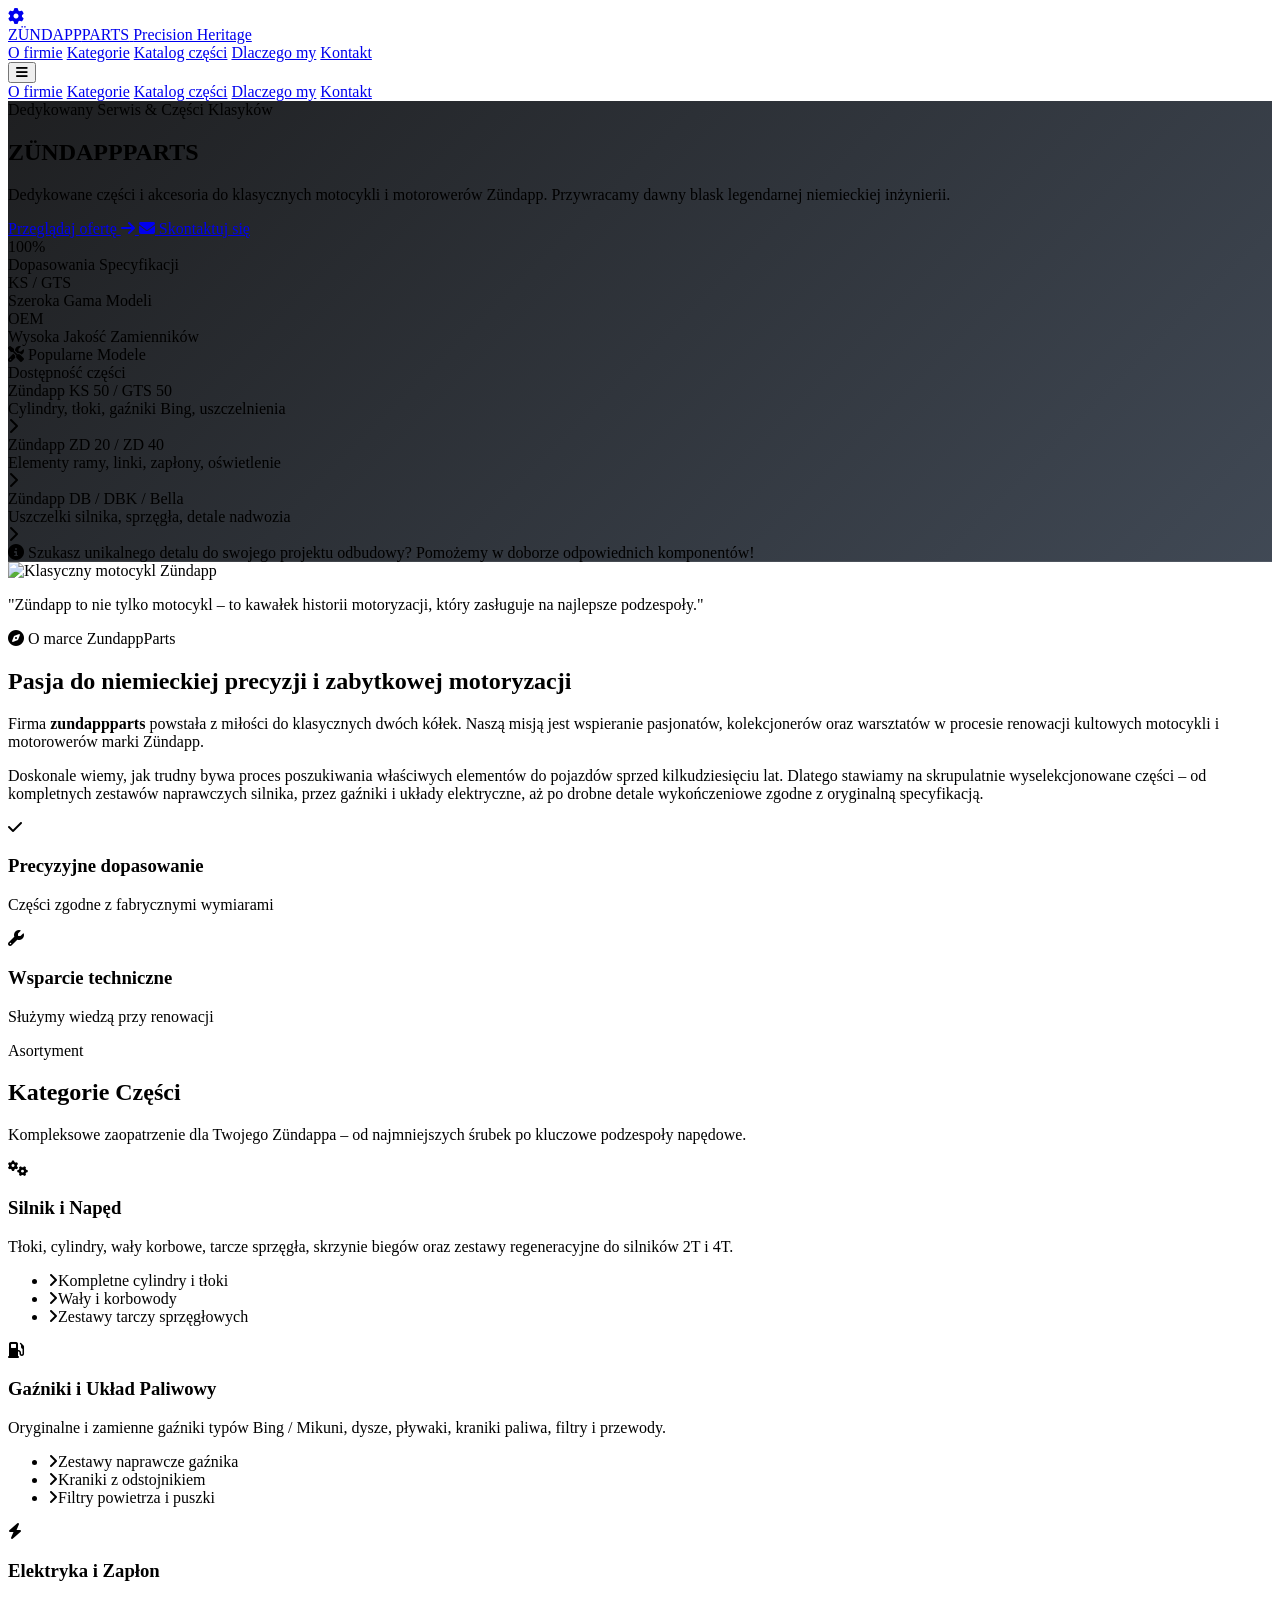
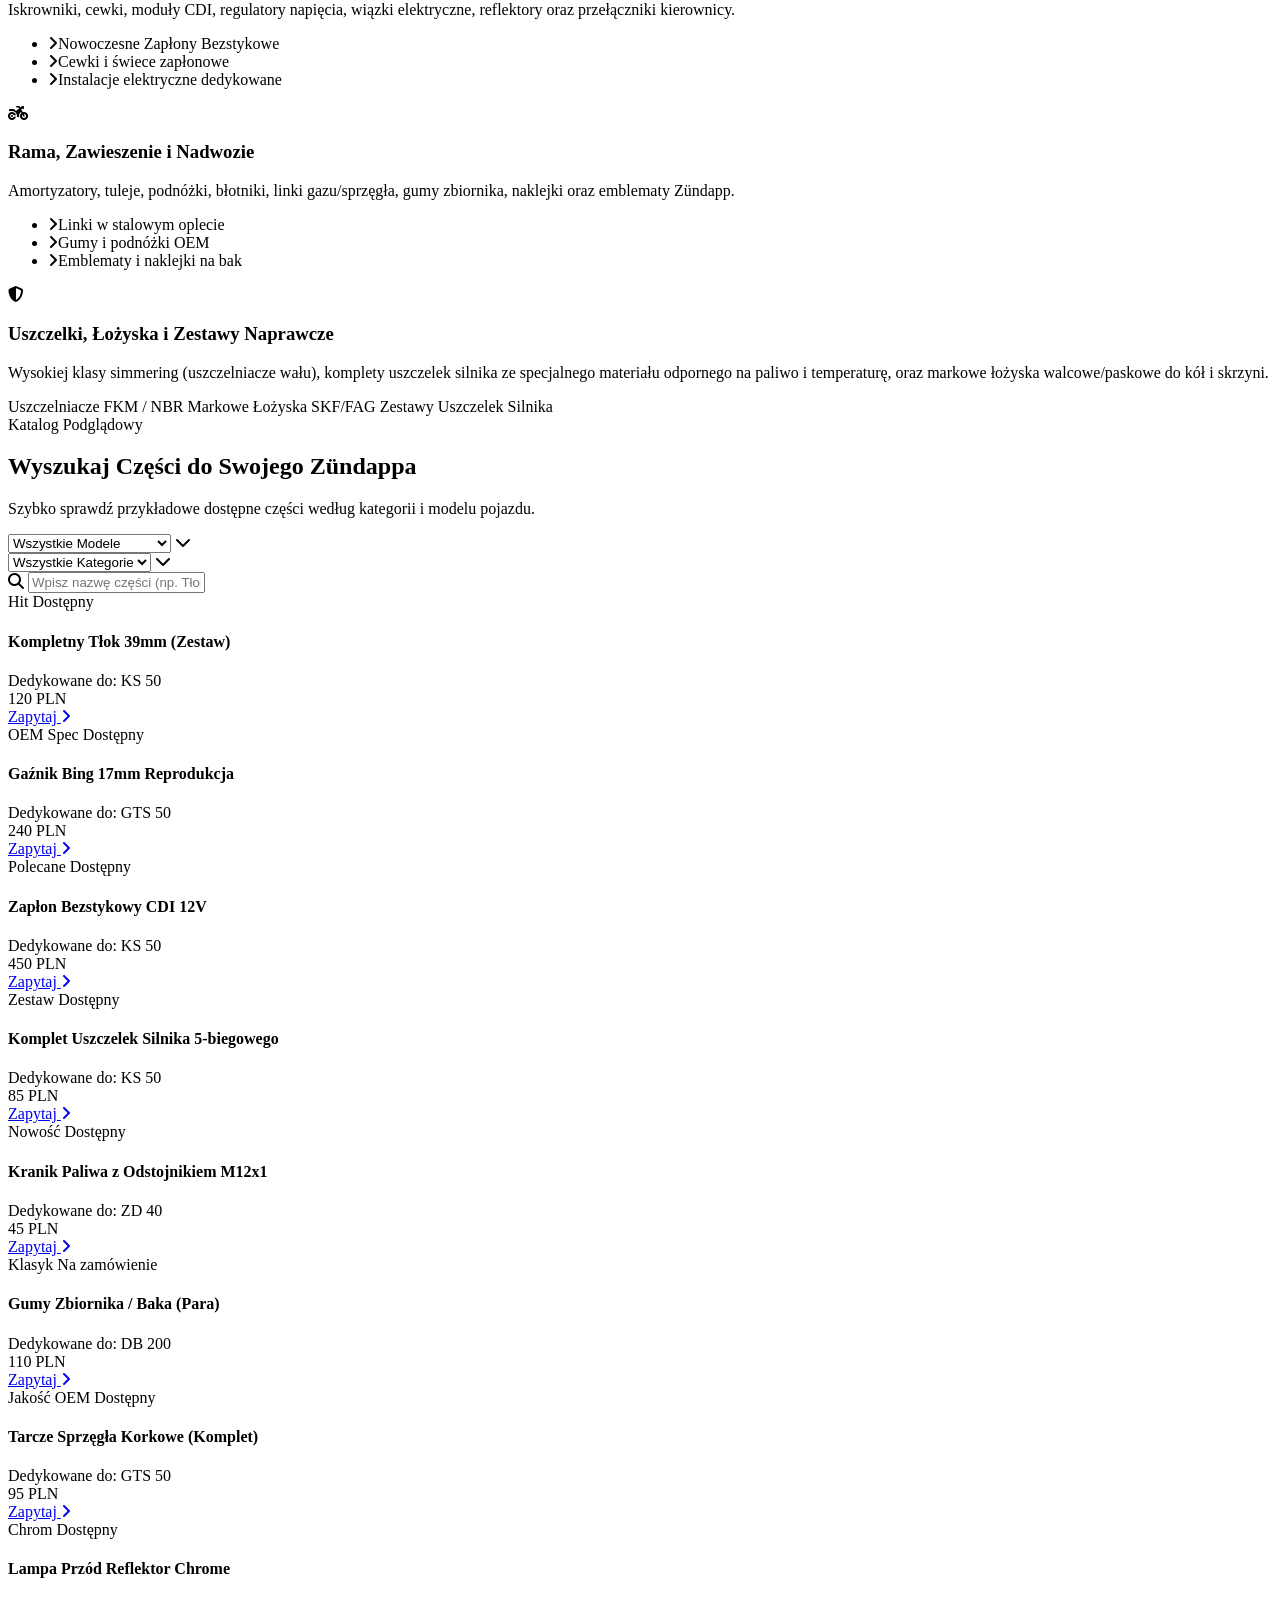
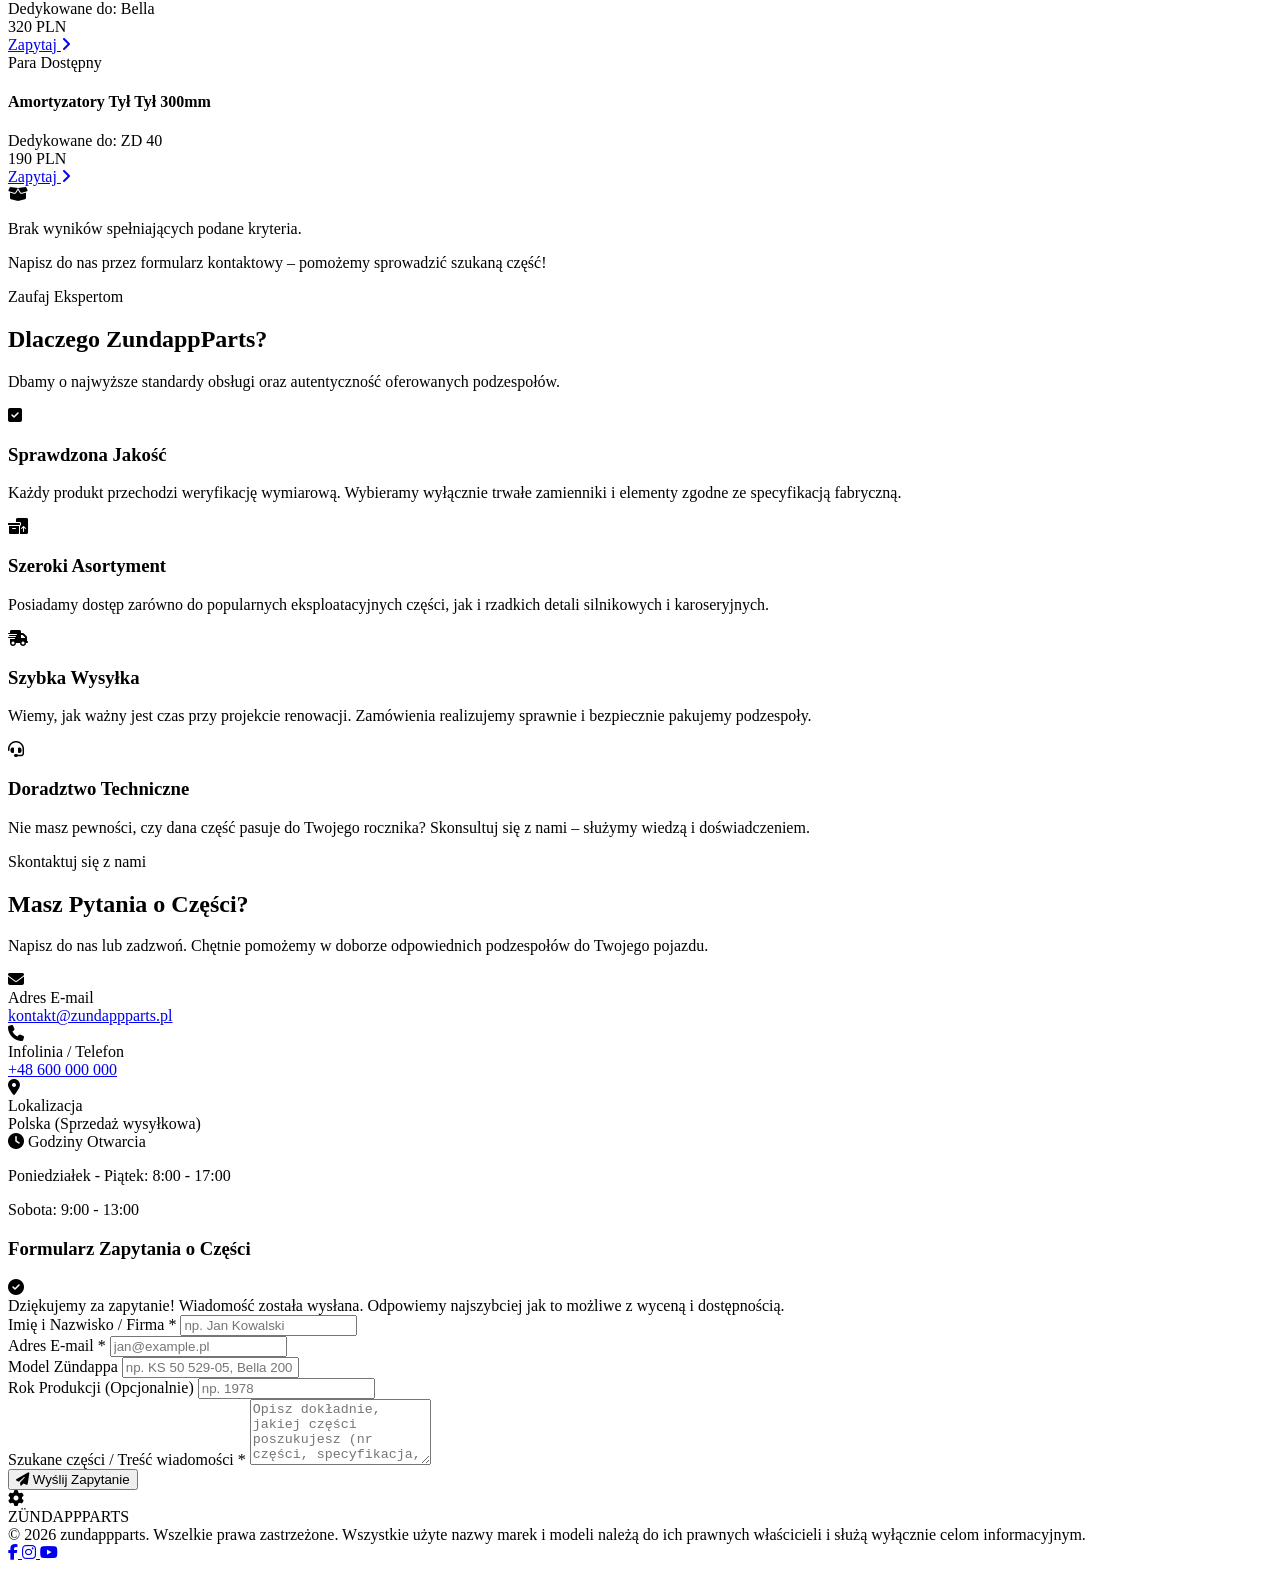
==== index.html @ de43fe94 "Rename zundappparts_strona_g_wna.html to index.html" ====
<!DOCTYPE html>
<html lang="pl" class="scroll-smooth">
<head>
    <meta charset="UTF-8">
    <meta name="viewport" content="width=device-width, initial-scale=1.0">
    <title>ZundappParts - Dedykowane Części do Klasycznych Motocykli Zündapp</title>
    <!-- Tailwind CSS -->
    <script src="https://cdn.tailwindcss.com"></script>
    <!-- FontAwesome Icons -->
    <link rel="stylesheet" href="https://cdnjs.cloudflare.com/ajax/libs/font-awesome/6.4.0/css/all.min.css">
    <!-- Google Fonts: Inter & Oswald -->
    <link rel="preconnect" href="https://fonts.googleapis.com">
    <link rel="preconnect" href="https://fonts.gstatic.com" crossorigin>
    <link href="https://fonts.googleapis.com/css2?family=Inter:wght@300;400;500;600;700&family=Oswald:wght@500;600;700&display=swap" rel="stylesheet">

    <script>
        tailwind.config = {
            theme: {
                extend: {
                    colors: {
                        brand: {
                            dark: '#121315',
                            card: '#1a1c20',
                            red: '#c026d3', // vibrant crimson highlight
                            gold: '#d97706',
                            crimson: '#991b1b',
                            silver: '#9ca3af',
                            metal: '#374151',
                            accent: '#dc2626'
                        }
                    },
                    fontFamily: {
                        sans: ['Inter', 'sans-serif'],
                        heading: ['Oswald', 'sans-serif']
                    }
                }
            }
        }
    </script>
    <style>
        .hero-bg {
            background: linear-gradient(135deg, rgba(18, 19, 21, 0.95) 0%, rgba(31, 41, 55, 0.85) 100%),
                        url('https://swiatmotocykli.pl/wp-content/uploads/2022/01/Zundapp-K-500-1.jpg');
            background-size: cover;
            background-position: center;
        }
        .metallic-border {
            border-image: linear-gradient(to bottom, #4b5563, #1f2937) 1;
        }
        .gold-gradient-text {
            background: linear-gradient(135deg, #fef08a 0%, #d97706 100%);
            -webkit-background-clip: text;
            -webkit-text-fill-color: transparent;
        }
        .custom-scrollbar::-webkit-scrollbar {
            width: 8px;
        }
        .custom-scrollbar::-webkit-scrollbar-track {
            background: #121315;
        }
        .custom-scrollbar::-webkit-scrollbar-thumb {
            background: #374151;
            border-radius: 4px;
        }
        .custom-scrollbar::-webkit-scrollbar-thumb:hover {
            background: #dc2626;
        }
    </style>
</head>
<body class="bg-brand-dark text-gray-200 font-sans antialiased custom-scrollbar">

    <!-- Navigation Header -->
    <header class="fixed top-0 left-0 right-0 z-50 bg-brand-dark/95 backdrop-blur-md border-b border-gray-800 transition-all duration-300" id="navbar">
        <div class="max-w-7xl mx-auto px-4 sm:px-6 lg:px-8">
            <div class="flex items-center justify-between h-20">
                
                <!-- Logo -->
                <a href="#" class="flex items-center space-x-3 group">
                    <div class="w-10 h-10 rounded-full bg-gradient-to-br from-red-600 to-red-900 flex items-center justify-center shadow-lg shadow-red-900/40 group-hover:scale-105 transition-transform duration-300 border border-red-500/30">
                        <i class="fa-solid fa-gear text-amber-400 text-xl group-hover:rotate-45 transition-transform duration-500"></i>
                    </div>
                    <div class="flex flex-col">
                        <span class="font-heading text-2xl font-bold tracking-wider text-white flex items-center">
                            ZÜNDAPP<span class="text-red-500">PARTS</span>
                        </span>
                        <span class="text-[10px] text-gray-400 tracking-widest uppercase -mt-1 font-mono">Precision Heritage</span>
                    </div>
                </a>

                <!-- Desktop Navigation -->
                <nav class="hidden md:flex items-center space-x-8">
                    <a href="#o-nas" class="text-sm font-medium text-gray-300 hover:text-white hover:text-red-500 transition-colors">O firmie</a>
                    <a href="#kategorie" class="text-sm font-medium text-gray-300 hover:text-white hover:text-red-500 transition-colors">Kategorie</a>
                    <a href="#wyszukiwarka" class="text-sm font-medium text-gray-300 hover:text-white hover:text-red-500 transition-colors">Katalog części</a>
                    <a href="#dlaczego-my" class="text-sm font-medium text-gray-300 hover:text-white hover:text-red-500 transition-colors">Dlaczego my</a>
                    <a href="#kontakt" class="px-5 py-2.5 rounded-lg bg-gradient-to-r from-red-600 to-red-700 text-white font-medium text-sm hover:from-red-500 hover:to-red-600 transition-all duration-300 shadow-lg shadow-red-900/30 border border-red-500/30">
                        Kontakt
                    </a>
                </nav>

                <!-- Mobile menu button -->
                <button id="mobile-menu-btn" class="md:hidden text-gray-400 hover:text-white focus:outline-none p-2" aria-label="Menu">
                    <i class="fa-solid fa-bars text-2xl" id="menu-icon"></i>
                </button>
            </div>
        </div>

        <!-- Mobile Navigation Drawer -->
        <div id="mobile-menu" class="hidden md:hidden bg-brand-card border-b border-gray-800 px-4 pt-2 pb-6 space-y-3">
            <a href="#o-nas" class="mobile-nav-link block py-2 text-base font-medium text-gray-300 hover:text-red-400">O firmie</a>
            <a href="#kategorie" class="mobile-nav-link block py-2 text-base font-medium text-gray-300 hover:text-red-400">Kategorie</a>
            <a href="#wyszukiwarka" class="mobile-nav-link block py-2 text-base font-medium text-gray-300 hover:text-red-400">Katalog części</a>
            <a href="#dlaczego-my" class="mobile-nav-link block py-2 text-base font-medium text-gray-300 hover:text-red-400">Dlaczego my</a>
            <a href="#kontakt" class="mobile-nav-link block py-2 text-base font-medium text-red-400 hover:text-red-300">Kontakt</a>
        </div>
    </header>

    <!-- Hero Section -->
    <section class="relative min-h-screen pt-28 pb-16 flex items-center justify-center hero-bg overflow-hidden border-b border-gray-800">
        <!-- Overlay elements -->
        <div class="absolute inset-0 bg-gradient-to-t from-brand-dark via-transparent to-transparent"></div>
        
        <div class="max-w-7xl mx-auto px-4 sm:px-6 lg:px-8 relative z-10 w-full">
            <div class="grid lg:grid-cols-12 gap-12 items-center">
                
                <div class="lg:col-span-7 space-y-6 text-center lg:text-left">
                    <div class="inline-flex items-center space-x-2 px-3 py-1.5 rounded-full bg-red-950/60 border border-red-800/40 text-red-400 text-xs sm:text-sm font-semibold tracking-wide uppercase">
                        <span class="w-2 h-2 rounded-full bg-red-500 animate-pulse"></span>
                        <span>Dedykowany Serwis & Części Klasyków</span>
                    </div>

                    <h1 class="font-heading text-4xl sm:text-6xl lg:text-7xl font-bold tracking-tight text-white leading-none">
                        ZÜNDAPP<span class="text-red-600 block sm:inline">PARTS</span>
                    </h1>

                    <p class="text-lg sm:text-xl text-gray-300 font-light max-w-2xl mx-auto lg:mx-0 leading-relaxed">
                        Dedykowane części i akcesoria do klasycznych motocykli i motorowerów Zündapp. Przywracamy dawny blask legendarnej niemieckiej inżynierii.
                    </p>

                    <!-- CTAs -->
                    <div class="flex flex-col sm:flex-row items-center justify-center lg:justify-start gap-4 pt-4">
                        <a href="#wyszukiwarka" class="w-full sm:w-auto px-8 py-4 rounded-xl bg-gradient-to-r from-red-600 via-red-700 to-red-800 text-white font-semibold text-center hover:from-red-500 hover:to-red-700 transition-all duration-300 shadow-xl shadow-red-950/50 border border-red-500/40 flex items-center justify-center space-x-3 group">
                            <span>Przeglądaj ofertę</span>
                            <i class="fa-solid fa-arrow-right text-sm group-hover:translate-x-1 transition-transform"></i>
                        </a>
                        <a href="#kontakt" class="w-full sm:w-auto px-8 py-4 rounded-xl bg-brand-card hover:bg-gray-800 text-gray-200 font-semibold text-center transition-all duration-300 border border-gray-700 hover:border-gray-500 flex items-center justify-center space-x-2">
                            <i class="fa-solid fa-envelope text-red-500"></i>
                            <span>Skontaktuj się</span>
                        </a>
                    </div>

                    <!-- Quick highlights -->
                    <div class="pt-8 border-t border-gray-800/80 grid grid-cols-3 gap-4 text-center lg:text-left">
                        <div>
                            <div class="font-heading text-2xl sm:text-3xl font-bold text-white">100%</div>
                            <div class="text-xs sm:text-sm text-gray-400">Dopasowania Specyfikacji</div>
                        </div>
                        <div>
                            <div class="font-heading text-2xl sm:text-3xl font-bold text-amber-500">KS / GTS</div>
                            <div class="text-xs sm:text-sm text-gray-400">Szeroka Gama Modeli</div>
                        </div>
                        <div>
                            <div class="font-heading text-2xl sm:text-3xl font-bold text-red-500">OEM</div>
                            <div class="text-xs sm:text-sm text-gray-400">Wysoka Jakość Zamienników</div>
                        </div>
                    </div>
                </div>

                <!-- Hero Graphic Card -->
                <div class="lg:col-span-5">
                    <div class="relative mx-auto max-w-md lg:max-w-none">
                        <div class="absolute -inset-1 rounded-2xl bg-gradient-to-r from-red-600 to-amber-600 opacity-30 blur-lg"></div>
                        <div class="relative rounded-2xl bg-brand-card p-6 border border-gray-800 shadow-2xl space-y-6">
                            <div class="flex items-center justify-between border-b border-gray-800 pb-4">
                                <div class="flex items-center space-x-3">
                                    <i class="fa-solid fa-screwdriver-wrench text-amber-500 text-xl"></i>
                                    <span class="font-heading text-lg font-bold text-white tracking-wide">Popularne Modele</span>
                                </div>
                                <span class="text-xs text-red-400 bg-red-950/80 px-2.5 py-1 rounded-full border border-red-800/40">Dostępność części</span>
                            </div>

                            <div class="space-y-3">
                                <div class="p-3 rounded-lg bg-brand-dark/70 border border-gray-800 flex justify-between items-center hover:border-gray-700 transition">
                                    <div>
                                        <div class="text-white font-medium">Zündapp KS 50 / GTS 50</div>
                                        <div class="text-xs text-gray-400">Cylindry, tłoki, gaźniki Bing, uszczelnienia</div>
                                    </div>
                                    <i class="fa-solid fa-chevron-right text-gray-500 text-xs"></i>
                                </div>
                                <div class="p-3 rounded-lg bg-brand-dark/70 border border-gray-800 flex justify-between items-center hover:border-gray-700 transition">
                                    <div>
                                        <div class="text-white font-medium">Zündapp ZD 20 / ZD 40</div>
                                        <div class="text-xs text-gray-400">Elementy ramy, linki, zapłony, oświetlenie</div>
                                    </div>
                                    <i class="fa-solid fa-chevron-right text-gray-500 text-xs"></i>
                                </div>
                                <div class="p-3 rounded-lg bg-brand-dark/70 border border-gray-800 flex justify-between items-center hover:border-gray-700 transition">
                                    <div>
                                        <div class="text-white font-medium">Zündapp DB / DBK / Bella</div>
                                        <div class="text-xs text-gray-400">Uszczelki silnika, sprzęgła, detale nadwozia</div>
                                    </div>
                                    <i class="fa-solid fa-chevron-right text-gray-500 text-xs"></i>
                                </div>
                            </div>

                            <div class="bg-gradient-to-r from-gray-900 to-brand-dark p-4 rounded-xl border border-gray-800 text-xs text-gray-400 flex items-center space-x-3">
                                <i class="fa-solid fa-circle-info text-amber-500 text-lg flex-shrink-0"></i>
                                <span>Szukasz unikalnego detalu do swojego projektu odbudowy? Pomożemy w doborze odpowiednich komponentów!</span>
                            </div>
                        </div>
                    </div>
                </div>

            </div>
        </div>
    </section>

    <!-- O nas / About Us -->
    <section id="o-nas" class="py-20 bg-brand-dark relative">
        <div class="max-w-7xl mx-auto px-4 sm:px-6 lg:px-8">
            <div class="grid lg:grid-cols-2 gap-12 items-center">
                
                <div class="relative">
                    <div class="relative rounded-2xl overflow-hidden border border-gray-800 shadow-2xl">
                        <img src="https://images.unsplash.com/photo-1558981403-c5f9899a28bc?auto=format&fit=crop&q=80&w=800" alt="Klasyczny motocykl Zündapp" class="w-full h-[400px] object-cover filter contrast-125 brightness-90">
                        <div class="absolute inset-0 bg-gradient-to-t from-brand-dark via-transparent to-transparent"></div>
                        <div class="absolute bottom-6 left-6 right-6 p-4 rounded-xl bg-brand-card/90 backdrop-blur-md border border-gray-700">
                            <p class="text-sm text-gray-300 italic">"Zündapp to nie tylko motocykl – to kawałek historii motoryzacji, który zasługuje na najlepsze podzespoły."</p>
                        </div>
                    </div>
                </div>

                <div class="space-y-6">
                    <div class="inline-flex items-center space-x-2 text-red-500 font-semibold text-sm tracking-widest uppercase">
                        <i class="fa-solid fa-compass"></i>
                        <span>O marce ZundappParts</span>
                    </div>

                    <h2 class="font-heading text-3xl sm:text-4xl font-bold text-white">
                        Pasja do niemieckiej precyzji i zabytkowej motoryzacji
                    </h2>

                    <p class="text-gray-300 leading-relaxed">
                        Firma <strong class="text-white">zundappparts</strong> powstała z miłości do klasycznych dwóch kółek. Naszą misją jest wspieranie pasjonatów, kolekcjonerów oraz warsztatów w procesie renowacji kultowych motocykli i motorowerów marki Zündapp.
                    </p>

                    <p class="text-gray-400 leading-relaxed text-sm">
                        Doskonale wiemy, jak trudny bywa proces poszukiwania właściwych elementów do pojazdów sprzed kilkudziesięciu lat. Dlatego stawiamy na skrupulatnie wyselekcjonowane części – od kompletnych zestawów naprawczych silnika, przez gaźniki i układy elektryczne, aż po drobne detale wykończeniowe zgodne z oryginalną specyfikacją.
                    </p>

                    <div class="grid sm:grid-cols-2 gap-4 pt-4">
                        <div class="flex items-start space-x-3">
                            <div class="p-2 rounded-lg bg-red-950/60 border border-red-800/40 text-red-400">
                                <i class="fa-solid fa-check"></i>
                            </div>
                            <div>
                                <h3 class="text-white font-medium text-sm">Precyzyjne dopasowanie</h3>
                                <p class="text-xs text-gray-400">Części zgodne z fabrycznymi wymiarami</p>
                            </div>
                        </div>
                        <div class="flex items-start space-x-3">
                            <div class="p-2 rounded-lg bg-red-950/60 border border-red-800/40 text-red-400">
                                <i class="fa-solid fa-wrench"></i>
                            </div>
                            <div>
                                <h3 class="text-white font-medium text-sm">Wsparcie techniczne</h3>
                                <p class="text-xs text-gray-400">Służymy wiedzą przy renowacji</p>
                            </div>
                        </div>
                    </div>
                </div>

            </div>
        </div>
    </section>

    <!-- Kategorie Części / Offer Categories -->
    <section id="kategorie" class="py-20 bg-brand-card/50 border-y border-gray-800">
        <div class="max-w-7xl mx-auto px-4 sm:px-6 lg:px-8">
            <div class="text-center max-w-3xl mx-auto space-y-4 mb-16">
                <span class="text-red-500 font-semibold text-sm tracking-widest uppercase">Asortyment</span>
                <h2 class="font-heading text-3xl sm:text-5xl font-bold text-white">Kategorie Części</h2>
                <p class="text-gray-400">Kompleksowe zaopatrzenie dla Twojego Zündappa – od najmniejszych śrubek po kluczowe podzespoły napędowe.</p>
            </div>

            <div class="grid sm:grid-cols-2 lg:grid-cols-3 gap-8">
                
                <!-- Kat 1 -->
                <div class="bg-brand-card rounded-2xl p-6 border border-gray-800 hover:border-red-600/50 transition-all duration-300 group hover:-translate-y-1 shadow-lg">
                    <div class="w-14 h-14 rounded-xl bg-gradient-to-br from-red-900/50 to-brand-dark border border-red-800/30 flex items-center justify-center text-red-500 mb-6 group-hover:scale-110 transition-transform">
                        <i class="fa-solid fa-gears text-2xl"></i>
                    </div>
                    <h3 class="font-heading text-xl font-bold text-white mb-2 group-hover:text-red-400 transition-colors">Silnik i Napęd</h3>
                    <p class="text-gray-400 text-sm mb-4 leading-relaxed">
                        Tłoki, cylindry, wały korbowe, tarcze sprzęgła, skrzynie biegów oraz zestawy regeneracyjne do silników 2T i 4T.
                    </p>
                    <ul class="text-xs text-gray-500 space-y-1.5 border-t border-gray-800 pt-4 font-mono">
                        <li><i class="fa-solid fa-angle-right text-red-500 mr-2"></i>Kompletne cylindry i tłoki</li>
                        <li><i class="fa-solid fa-angle-right text-red-500 mr-2"></i>Wały i korbowody</li>
                        <li><i class="fa-solid fa-angle-right text-red-500 mr-2"></i>Zestawy tarczy sprzęgłowych</li>
                    </ul>
                </div>

                <!-- Kat 2 -->
                <div class="bg-brand-card rounded-2xl p-6 border border-gray-800 hover:border-red-600/50 transition-all duration-300 group hover:-translate-y-1 shadow-lg">
                    <div class="w-14 h-14 rounded-xl bg-gradient-to-br from-amber-900/50 to-brand-dark border border-amber-800/30 flex items-center justify-center text-amber-500 mb-6 group-hover:scale-110 transition-transform">
                        <i class="fa-solid fa-gas-pump text-2xl"></i>
                    </div>
                    <h3 class="font-heading text-xl font-bold text-white mb-2 group-hover:text-amber-400 transition-colors">Gaźniki i Układ Paliwowy</h3>
                    <p class="text-gray-400 text-sm mb-4 leading-relaxed">
                        Oryginalne i zamienne gaźniki typów Bing / Mikuni, dysze, pływaki, kraniki paliwa, filtry i przewody.
                    </p>
                    <ul class="text-xs text-gray-500 space-y-1.5 border-t border-gray-800 pt-4 font-mono">
                        <li><i class="fa-solid fa-angle-right text-amber-500 mr-2"></i>Zestawy naprawcze gaźnika</li>
                        <li><i class="fa-solid fa-angle-right text-amber-500 mr-2"></i>Kraniki z odstojnikiem</li>
                        <li><i class="fa-solid fa-angle-right text-amber-500 mr-2"></i>Filtry powietrza i puszki</li>
                    </ul>
                </div>

                <!-- Kat 3 -->
                <div class="bg-brand-card rounded-2xl p-6 border border-gray-800 hover:border-red-600/50 transition-all duration-300 group hover:-translate-y-1 shadow-lg">
                    <div class="w-14 h-14 rounded-xl bg-gradient-to-br from-blue-900/50 to-brand-dark border border-blue-800/30 flex items-center justify-center text-blue-400 mb-6 group-hover:scale-110 transition-transform">
                        <i class="fa-solid fa-bolt text-2xl"></i>
                    </div>
                    <h3 class="font-heading text-xl font-bold text-white mb-2 group-hover:text-blue-400 transition-colors">Elektryka i Zapłon</h3>
                    <p class="text-gray-400 text-sm mb-4 leading-relaxed">
                        Iskrowniki, cewki, moduły CDI, regulatory napięcia, wiązki elektryczne, reflektory oraz przełączniki kierownicy.
                    </p>
                    <ul class="text-xs text-gray-500 space-y-1.5 border-t border-gray-800 pt-4 font-mono">
                        <li><i class="fa-solid fa-angle-right text-blue-400 mr-2"></i>Nowoczesne Zapłony Bezstykowe</li>
                        <li><i class="fa-solid fa-angle-right text-blue-400 mr-2"></i>Cewki i świece zapłonowe</li>
                        <li><i class="fa-solid fa-angle-right text-blue-400 mr-2"></i>Instalacje elektryczne dedykowane</li>
                    </ul>
                </div>

                <!-- Kat 4 -->
                <div class="bg-brand-card rounded-2xl p-6 border border-gray-800 hover:border-red-600/50 transition-all duration-300 group hover:-translate-y-1 shadow-lg">
                    <div class="w-14 h-14 rounded-xl bg-gradient-to-br from-purple-900/50 to-brand-dark border border-purple-800/30 flex items-center justify-center text-purple-400 mb-6 group-hover:scale-110 transition-transform">
                        <i class="fa-solid fa-motorcycle text-2xl"></i>
                    </div>
                    <h3 class="font-heading text-xl font-bold text-white mb-2 group-hover:text-purple-400 transition-colors">Rama, Zawieszenie i Nadwozie</h3>
                    <p class="text-gray-400 text-sm mb-4 leading-relaxed">
                        Amortyzatory, tuleje, podnóżki, błotniki, linki gazu/sprzęgła, gumy zbiornika, naklejki oraz emblematy Zündapp.
                    </p>
                    <ul class="text-xs text-gray-500 space-y-1.5 border-t border-gray-800 pt-4 font-mono">
                        <li><i class="fa-solid fa-angle-right text-purple-400 mr-2"></i>Linki w stalowym oplecie</li>
                        <li><i class="fa-solid fa-angle-right text-purple-400 mr-2"></i>Gumy i podnóżki OEM</li>
                        <li><i class="fa-solid fa-angle-right text-purple-400 mr-2"></i>Emblematy i naklejki na bak</li>
                    </ul>
                </div>

                <!-- Kat 5 -->
                <div class="bg-brand-card rounded-2xl p-6 border border-gray-800 hover:border-red-600/50 transition-all duration-300 group hover:-translate-y-1 shadow-lg sm:col-span-2 lg:col-span-2">
                    <div class="flex flex-col sm:flex-row items-start space-y-4 sm:space-y-0 sm:space-x-6">
                        <div class="w-14 h-14 rounded-xl bg-gradient-to-br from-emerald-900/50 to-brand-dark border border-emerald-800/30 flex items-center justify-center text-emerald-400 flex-shrink-0">
                            <i class="fa-solid fa-shield-halved text-2xl"></i>
                        </div>
                        <div class="space-y-2">
                            <h3 class="font-heading text-xl font-bold text-white">Uszczelki, Łożyska i Zestawy Naprawcze</h3>
                            <p class="text-gray-400 text-sm leading-relaxed">
                                Wysokiej klasy simmering (uszczelniacze wału), komplety uszczelek silnika ze specjalnego materiału odpornego na paliwo i temperaturę, oraz markowe łożyska walcowe/paskowe do kół i skrzyni.
                            </p>
                            <div class="pt-2 flex flex-wrap gap-2">
                                <span class="text-xs bg-emerald-950/60 border border-emerald-800/40 text-emerald-300 px-3 py-1 rounded-full">Uszczelniacze FKM / NBR</span>
                                <span class="text-xs bg-emerald-950/60 border border-emerald-800/40 text-emerald-300 px-3 py-1 rounded-full">Markowe Łożyska SKF/FAG</span>
                                <span class="text-xs bg-emerald-950/60 border border-emerald-800/40 text-emerald-300 px-3 py-1 rounded-full">Zestawy Uszczelek Silnika</span>
                            </div>
                        </div>
                    </div>
                </div>

            </div>
        </div>
    </section>

    <!-- Interaktywna Wyszukiwarka Części -->
    <section id="wyszukiwarka" class="py-20 bg-brand-dark">
        <div class="max-w-7xl mx-auto px-4 sm:px-6 lg:px-8">
            <div class="bg-gradient-to-br from-brand-card via-brand-card to-gray-900 rounded-3xl p-6 sm:p-10 border border-gray-800 shadow-2xl space-y-8">
                
                <div class="flex flex-col lg:flex-row justify-between items-start lg:items-center gap-6 border-b border-gray-800 pb-8">
                    <div>
                        <span class="text-red-500 font-semibold text-sm tracking-widest uppercase">Katalog Podglądowy</span>
                        <h2 class="font-heading text-3xl font-bold text-white mt-1">Wyszukaj Części do Swojego Zündappa</h2>
                        <p class="text-gray-400 text-sm mt-1">Szybko sprawdź przykładowe dostępne części według kategorii i modelu pojazdu.</p>
                    </div>

                    <!-- Filter Controls -->
                    <div class="w-full lg:w-auto flex flex-col sm:flex-row gap-3">
                        <!-- Model Selector -->
                        <div class="relative">
                            <select id="model-filter" class="w-full sm:w-48 bg-brand-dark border border-gray-700 text-white text-sm rounded-xl px-4 py-3 appearance-none focus:outline-none focus:border-red-500 cursor-pointer">
                                <option value="all">Wszystkie Modele</option>
                                <option value="KS 50">Zündapp KS 50</option>
                                <option value="GTS 50">Zündapp GTS 50</option>
                                <option value="ZD 40">Zündapp ZD 40 / ZD 20</option>
                                <option value="DB 200">Zündapp DB 200 / DBK</option>
                                <option value="Bella">Zündapp Skuter Bella</option>
                            </select>
                            <i class="fa-solid fa-chevron-down absolute right-4 top-1/2 -translate-y-1/2 text-gray-400 pointer-events-none text-xs"></i>
                        </div>

                        <!-- Category Selector -->
                        <div class="relative">
                            <select id="category-filter" class="w-full sm:w-48 bg-brand-dark border border-gray-700 text-white text-sm rounded-xl px-4 py-3 appearance-none focus:outline-none focus:border-red-500 cursor-pointer">
                                <option value="all">Wszystkie Kategorie</option>
                                <option value="silnik">Silnik i Napęd</option>
                                <option value="paliwo">Układ Paliwowy</option>
                                <option value="elektryka">Elektryka</option>
                                <option value="nadwozie">Rama & Nadwozie</option>
                            </select>
                            <i class="fa-solid fa-chevron-down absolute right-4 top-1/2 -translate-y-1/2 text-gray-400 pointer-events-none text-xs"></i>
                        </div>
                    </div>
                </div>

                <!-- Search Bar -->
                <div class="relative">
                    <i class="fa-solid fa-magnifying-glass absolute left-4 top-1/2 -translate-y-1/2 text-gray-500"></i>
                    <input type="text" id="search-input" placeholder="Wpisz nazwę części (np. Tłok, Gaźnik Bing, Zapłon CDI, Uszczelki)..." class="w-full pl-11 pr-4 py-3.5 bg-brand-dark/80 border border-gray-700 rounded-xl text-white placeholder-gray-500 focus:outline-none focus:border-red-500 text-sm">
                </div>

                <!-- Results Grid -->
                <div id="parts-grid" class="grid sm:grid-cols-2 lg:grid-cols-3 gap-6 pt-2">
                    <!-- Dynamic Items render here -->
                </div>

                <!-- Empty State -->
                <div id="no-results" class="hidden text-center py-12 space-y-3">
                    <i class="fa-solid fa-box-open text-4xl text-gray-600"></i>
                    <p class="text-gray-400">Brak wyników spełniających podane kryteria.</p>
                    <p class="text-xs text-gray-500">Napisz do nas przez formularz kontaktowy – pomożemy sprowadzić szukaną część!</p>
                </div>

            </div>
        </div>
    </section>

    <!-- Dlaczego ZundappParts? / Why Us -->
    <section id="dlaczego-my" class="py-20 bg-brand-dark relative border-t border-gray-800">
        <div class="max-w-7xl mx-auto px-4 sm:px-6 lg:px-8">
            <div class="text-center max-w-3xl mx-auto space-y-4 mb-16">
                <span class="text-red-500 font-semibold text-sm tracking-widest uppercase">Zaufaj Ekspertom</span>
                <h2 class="font-heading text-3xl sm:text-5xl font-bold text-white">Dlaczego ZundappParts?</h2>
                <p class="text-gray-400">Dbamy o najwyższe standardy obsługi oraz autentyczność oferowanych podzespołów.</p>
            </div>

            <div class="grid md:grid-cols-2 lg:grid-cols-4 gap-8">
                
                <div class="bg-brand-card p-6 rounded-2xl border border-gray-800 space-y-4 hover:border-gray-700 transition">
                    <div class="w-12 h-12 rounded-xl bg-red-950/60 border border-red-800/40 flex items-center justify-center text-red-500">
                        <i class="fa-solid fa-square-check text-xl"></i>
                    </div>
                    <h3 class="font-heading text-lg font-bold text-white">Sprawdzona Jakość</h3>
                    <p class="text-gray-400 text-sm leading-relaxed">
                        Każdy produkt przechodzi weryfikację wymiarową. Wybieramy wyłącznie trwałe zamienniki i elementy zgodne ze specyfikacją fabryczną.
                    </p>
                </div>

                <div class="bg-brand-card p-6 rounded-2xl border border-gray-800 space-y-4 hover:border-gray-700 transition">
                    <div class="w-12 h-12 rounded-xl bg-amber-950/60 border border-amber-800/40 flex items-center justify-center text-amber-500">
                        <i class="fa-solid fa-boxes-packing text-xl"></i>
                    </div>
                    <h3 class="font-heading text-lg font-bold text-white">Szeroki Asortyment</h3>
                    <p class="text-gray-400 text-sm leading-relaxed">
                        Posiadamy dostęp zarówno do popularnych eksploatacyjnych części, jak i rzadkich detali silnikowych i karoseryjnych.
                    </p>
                </div>

                <div class="bg-brand-card p-6 rounded-2xl border border-gray-800 space-y-4 hover:border-gray-700 transition">
                    <div class="w-12 h-12 rounded-xl bg-blue-950/60 border border-blue-800/40 flex items-center justify-center text-blue-400">
                        <i class="fa-solid fa-truck-fast text-xl"></i>
                    </div>
                    <h3 class="font-heading text-lg font-bold text-white">Szybka Wysyłka</h3>
                    <p class="text-gray-400 text-sm leading-relaxed">
                        Wiemy, jak ważny jest czas przy projekcie renowacji. Zamówienia realizujemy sprawnie i bezpiecznie pakujemy podzespoły.
                    </p>
                </div>

                <div class="bg-brand-card p-6 rounded-2xl border border-gray-800 space-y-4 hover:border-gray-700 transition">
                    <div class="w-12 h-12 rounded-xl bg-purple-950/60 border border-purple-800/40 flex items-center justify-center text-purple-400">
                        <i class="fa-solid fa-headset text-xl"></i>
                    </div>
                    <h3 class="font-heading text-lg font-bold text-white">Doradztwo Techniczne</h3>
                    <p class="text-gray-400 text-sm leading-relaxed">
                        Nie masz pewności, czy dana część pasuje do Twojego rocznika? Skonsultuj się z nami – służymy wiedzą i doświadczeniem.
                    </p>
                </div>

            </div>
        </div>
    </section>

    <!-- Kontakt & Formularz Zapytania / Contact -->
    <section id="kontakt" class="py-20 bg-brand-card/30 border-t border-gray-800 relative">
        <div class="max-w-7xl mx-auto px-4 sm:px-6 lg:px-8">
            <div class="grid lg:grid-cols-12 gap-12">
                
                <!-- Info Column -->
                <div class="lg:col-span-5 space-y-8">
                    <div>
                        <span class="text-red-500 font-semibold text-sm tracking-widest uppercase">Skontaktuj się z nami</span>
                        <h2 class="font-heading text-3xl sm:text-4xl font-bold text-white mt-1">Masz Pytania o Części?</h2>
                        <p class="text-gray-400 text-sm mt-3 leading-relaxed">
                            Napisz do nas lub zadzwoń. Chętnie pomożemy w doborze odpowiednich podzespołów do Twojego pojazdu.
                        </p>
                    </div>

                    <div class="space-y-6">
                        <div class="flex items-start space-x-4">
                            <div class="w-12 h-12 rounded-xl bg-brand-card border border-gray-800 flex items-center justify-center text-red-500 flex-shrink-0">
                                <i class="fa-solid fa-envelope text-lg"></i>
                            </div>
                            <div>
                                <div class="text-xs text-gray-500 uppercase tracking-wider font-semibold">Adres E-mail</div>
                                <a href="mailto:kontakt@zundappparts.pl" class="text-white font-medium hover:text-red-400 transition">kontakt@zundappparts.pl</a>
                            </div>
                        </div>

                        <div class="flex items-start space-x-4">
                            <div class="w-12 h-12 rounded-xl bg-brand-card border border-gray-800 flex items-center justify-center text-amber-500 flex-shrink-0">
                                <i class="fa-solid fa-phone text-lg"></i>
                            </div>
                            <div>
                                <div class="text-xs text-gray-500 uppercase tracking-wider font-semibold">Infolinia / Telefon</div>
                                <a href="tel:+48600000000" class="text-white font-medium hover:text-amber-400 transition">+48 600 000 000</a>
                            </div>
                        </div>

                        <div class="flex items-start space-x-4">
                            <div class="w-12 h-12 rounded-xl bg-brand-card border border-gray-800 flex items-center justify-center text-blue-400 flex-shrink-0">
                                <i class="fa-solid fa-location-dot text-lg"></i>
                            </div>
                            <div>
                                <div class="text-xs text-gray-500 uppercase tracking-wider font-semibold">Lokalizacja</div>
                                <div class="text-white font-medium">Polska (Sprzedaż wysyłkowa)</div>
                            </div>
                        </div>
                    </div>

                    <div class="p-6 rounded-2xl bg-gradient-to-br from-brand-card to-gray-900 border border-gray-800 space-y-2">
                        <div class="flex items-center space-x-2 text-amber-400 font-semibold text-sm">
                            <i class="fa-solid fa-clock"></i>
                            <span>Godziny Otwarcia</span>
                        </div>
                        <p class="text-xs text-gray-400">Poniedziałek - Piątek: 8:00 - 17:00</p>
                        <p class="text-xs text-gray-400">Sobota: 9:00 - 13:00</p>
                    </div>
                </div>

                <!-- Contact Form -->
                <div class="lg:col-span-7">
                    <div class="bg-brand-card p-6 sm:p-10 rounded-3xl border border-gray-800 shadow-xl relative">
                        <h3 class="font-heading text-2xl font-bold text-white mb-6">Formularz Zapytania o Części</h3>

                        <!-- Success Alert Message Box -->
                        <div id="form-alert" class="hidden mb-6 p-4 rounded-xl bg-emerald-950/80 border border-emerald-800/60 text-emerald-300 text-sm flex items-start space-x-3">
                            <i class="fa-solid fa-circle-check text-lg mt-0.5"></i>
                            <div>
                                <span class="font-semibold block">Dziękujemy za zapytanie!</span>
                                <span>Wiadomość została wysłana. Odpowiemy najszybciej jak to możliwe z wyceną i dostępnością.</span>
                            </div>
                        </div>

                        <form id="contact-form" class="space-y-4">
                            <div class="grid sm:grid-cols-2 gap-4">
                                <div>
                                    <label class="block text-xs font-medium text-gray-400 uppercase tracking-wider mb-2">Imię i Nazwisko / Firma *</label>
                                    <input type="text" required placeholder="np. Jan Kowalski" class="w-full px-4 py-3 bg-brand-dark border border-gray-700 rounded-xl text-white placeholder-gray-600 focus:outline-none focus:border-red-500 text-sm">
                                </div>
                                <div>
                                    <label class="block text-xs font-medium text-gray-400 uppercase tracking-wider mb-2">Adres E-mail *</label>
                                    <input type="email" required placeholder="jan@example.pl" class="w-full px-4 py-3 bg-brand-dark border border-gray-700 rounded-xl text-white placeholder-gray-600 focus:outline-none focus:border-red-500 text-sm">
                                </div>
                            </div>

                            <div class="grid sm:grid-cols-2 gap-4">
                                <div>
                                    <label class="block text-xs font-medium text-gray-400 uppercase tracking-wider mb-2">Model Zündappa</label>
                                    <input type="text" placeholder="np. KS 50 529-05, Bella 200" class="w-full px-4 py-3 bg-brand-dark border border-gray-700 rounded-xl text-white placeholder-gray-600 focus:outline-none focus:border-red-500 text-sm">
                                </div>
                                <div>
                                    <label class="block text-xs font-medium text-gray-400 uppercase tracking-wider mb-2">Rok Produkcji (Opcjonalnie)</label>
                                    <input type="text" placeholder="np. 1978" class="w-full px-4 py-3 bg-brand-dark border border-gray-700 rounded-xl text-white placeholder-gray-600 focus:outline-none focus:border-red-500 text-sm">
                                </div>
                            </div>

                            <div>
                                <label class="block text-xs font-medium text-gray-400 uppercase tracking-wider mb-2">Szukane części / Treść wiadomości *</label>
                                <textarea required rows="4" placeholder="Opisz dokładnie, jakiej części poszukujesz (nr części, specyfikacja, opis usterki)..." class="w-full px-4 py-3 bg-brand-dark border border-gray-700 rounded-xl text-white placeholder-gray-600 focus:outline-none focus:border-red-500 text-sm resize-none"></textarea>
                            </div>

                            <button type="submit" class="w-full py-4 rounded-xl bg-gradient-to-r from-red-600 to-red-800 text-white font-semibold hover:from-red-500 hover:to-red-700 transition shadow-lg shadow-red-950/40 border border-red-500/30 flex items-center justify-center space-x-2">
                                <i class="fa-solid fa-paper-plane"></i>
                                <span>Wyślij Zapytanie</span>
                            </button>
                        </form>
                    </div>
                </div>

            </div>
        </div>
    </section>

    <!-- Footer -->
    <footer class="bg-brand-dark border-t border-gray-800 py-12 text-sm text-gray-400">
        <div class="max-w-7xl mx-auto px-4 sm:px-6 lg:px-8">
            <div class="flex flex-col md:flex-row justify-between items-center gap-6">
                
                <!-- Logo & Brand -->
                <div class="flex items-center space-x-3">
                    <div class="w-8 h-8 rounded-full bg-red-600 flex items-center justify-center text-white">
                        <i class="fa-solid fa-gear text-sm"></i>
                    </div>
                    <span class="font-heading text-xl font-bold tracking-wider text-white">
                        ZÜNDAPP<span class="text-red-500">PARTS</span>
                    </span>
                </div>

                <!-- Copyright -->
                <div class="text-center text-xs text-gray-500">
                    &copy; 2026 zundappparts. Wszelkie prawa zastrzeżone. Wszystkie użyte nazwy marek i modeli należą do ich prawnych właścicieli i służą wyłącznie celom informacyjnym.
                </div>

                <!-- Social Icons -->
                <div class="flex items-center space-x-4">
                    <a href="#" class="w-9 h-9 rounded-full bg-brand-card border border-gray-800 flex items-center justify-center text-gray-400 hover:text-white hover:border-red-500 transition">
                        <i class="fa-brands fa-facebook-f"></i>
                    </a>
                    <a href="#" class="w-9 h-9 rounded-full bg-brand-card border border-gray-800 flex items-center justify-center text-gray-400 hover:text-white hover:border-red-500 transition">
                        <i class="fa-brands fa-instagram"></i>
                    </a>
                    <a href="#" class="w-9 h-9 rounded-full bg-brand-card border border-gray-800 flex items-center justify-center text-gray-400 hover:text-white hover:border-red-500 transition">
                        <i class="fa-brands fa-youtube"></i>
                    </a>
                </div>

            </div>
        </div>
    </footer>

    <!-- JavaScript Section -->
    <script>
        // Sample Mock Parts Data
        const partsData = [
            { id: 1, name: "Kompletny Tłok 39mm (Zestaw)", model: "KS 50", category: "silnik", price: "120 PLN", status: "Dostępny", badge: "Hit" },
            { id: 2, name: "Gaźnik Bing 17mm Reprodukcja", model: "GTS 50", category: "paliwo", price: "240 PLN", status: "Dostępny", badge: "OEM Spec" },
            { id: 3, name: "Zapłon Bezstykowy CDI 12V", model: "KS 50", category: "elektryka", price: "450 PLN", status: "Dostępny", badge: "Polecane" },
            { id: 4, name: "Komplet Uszczelek Silnika 5-biegowego", model: "KS 50", category: "silnik", price: "85 PLN", status: "Dostępny", badge: "Zestaw" },
            { id: 5, name: "Kranik Paliwa z Odstojnikiem M12x1", model: "ZD 40", category: "paliwo", price: "45 PLN", status: "Dostępny", badge: "Nowość" },
            { id: 6, name: "Gumy Zbiornika / Baka (Para)", model: "DB 200", category: "nadwozie", price: "110 PLN", status: "Na zamówienie", badge: "Klasyk" },
            { id: 7, name: "Tarcze Sprzęgła Korkowe (Komplet)", model: "GTS 50", category: "silnik", price: "95 PLN", status: "Dostępny", badge: "Jakość OEM" },
            { id: 8, name: "Lampa Przód Reflektor Chrome", model: "Bella", category: "elektryka", price: "320 PLN", status: "Dostępny", badge: "Chrom" },
            { id: 9, name: "Amortyzatory Tył Tył 300mm", model: "ZD 40", category: "nadwozie", price: "190 PLN", status: "Dostępny", badge: "Para" }
        ];

        // Mobile Menu Toggle Logic
        const mobileMenuBtn = document.getElementById('mobile-menu-btn');
        const mobileMenu = document.getElementById('mobile-menu');
        const menuIcon = document.getElementById('menu-icon');

        mobileMenuBtn.addEventListener('click', () => {
            mobileMenu.classList.toggle('hidden');
            if (mobileMenu.classList.contains('hidden')) {
                menuIcon.className = "fa-solid fa-bars text-2xl";
            } else {
                menuIcon.className = "fa-solid fa-xmark text-2xl";
            }
        });

        // Close Mobile Menu on Nav Link Click
        document.querySelectorAll('.mobile-nav-link').forEach(link => {
            link.addEventListener('click', () => {
                mobileMenu.classList.add('hidden');
                menuIcon.className = "fa-solid fa-bars text-2xl";
            });
        });

        // Search & Filter Logic
        const modelFilter = document.getElementById('model-filter');
        const categoryFilter = document.getElementById('category-filter');
        const searchInput = document.getElementById('search-input');
        const partsGrid = document.getElementById('parts-grid');
        const noResults = document.getElementById('no-results');

        function renderParts() {
            const selectedModel = modelFilter.value;
            const selectedCategory = categoryFilter.value;
            const query = searchInput.value.toLowerCase().trim();

            const filtered = partsData.filter(part => {
                const matchModel = selectedModel === 'all' || part.model === selectedModel;
                const matchCategory = selectedCategory === 'all' || part.category === selectedCategory;
                const matchSearch = part.name.toLowerCase().includes(query) || part.model.toLowerCase().includes(query);

                return matchModel && matchCategory && matchSearch;
            });

            partsGrid.innerHTML = '';

            if (filtered.length === 0) {
                noResults.classList.remove('hidden');
            } else {
                noResults.classList.add('hidden');
                filtered.forEach(item => {
                    const card = document.createElement('div');
                    card.className = "bg-brand-dark p-5 rounded-2xl border border-gray-800 hover:border-red-600/40 transition flex flex-col justify-between space-y-4 shadow-md";
                    
                    card.innerHTML = `
                        <div class="space-y-3">
                            <div class="flex justify-between items-start">
                                <span class="text-[10px] font-mono uppercase bg-red-950/80 text-red-400 px-2.5 py-0.5 rounded-md border border-red-800/40">${item.badge}</span>
                                <span class="text-xs ${item.status === 'Dostępny' ? 'text-emerald-400' : 'text-amber-400'} flex items-center">
                                    <span class="w-1.5 h-1.5 rounded-full ${item.status === 'Dostępny' ? 'bg-emerald-400' : 'bg-amber-400'} mr-1.5"></span>
                                    ${item.status}
                                </span>
                            </div>
                            <h4 class="font-heading font-bold text-white text-lg leading-snug">${item.name}</h4>
                            <div class="text-xs text-gray-400 font-mono">Dedykowane do: <span class="text-amber-400 font-semibold">${item.model}</span></div>
                        </div>

                        <div class="pt-3 border-t border-gray-800/80 flex items-center justify-between">
                            <div class="text-white font-bold font-mono text-base">${item.price}</div>
                            <a href="#kontakt" class="px-3 py-1.5 rounded-lg bg-gray-800 hover:bg-red-600 text-gray-200 hover:text-white text-xs font-medium transition flex items-center space-x-1">
                                <span>Zapytaj</span>
                                <i class="fa-solid fa-angle-right text-[10px]"></i>
                            </a>
                        </div>
                    `;
                    partsGrid.appendChild(card);
                });
            }
        }

        // Attach Event Listeners
        modelFilter.addEventListener('change', renderParts);
        categoryFilter.addEventListener('change', renderParts);
        searchInput.addEventListener('input', renderParts);

        // Initial Catalog Render
        renderParts();

        // Contact Form Submission Mock
        const contactForm = document.getElementById('contact-form');
        const formAlert = document.getElementById('form-alert');

        contactForm.addEventListener('submit', (e) => {
            e.preventDefault();
            
            // Show alert box
            formAlert.classList.remove('hidden');
            
            // Reset form
            contactForm.reset();

            // Smooth scroll to alert
            formAlert.scrollIntoView({ behavior: 'smooth', block: 'center' });

            // Hide alert after 8 seconds
            setTimeout(() => {
                formAlert.classList.add('hidden');
            }, 8000);
        });
    </script>
</body>
</html>
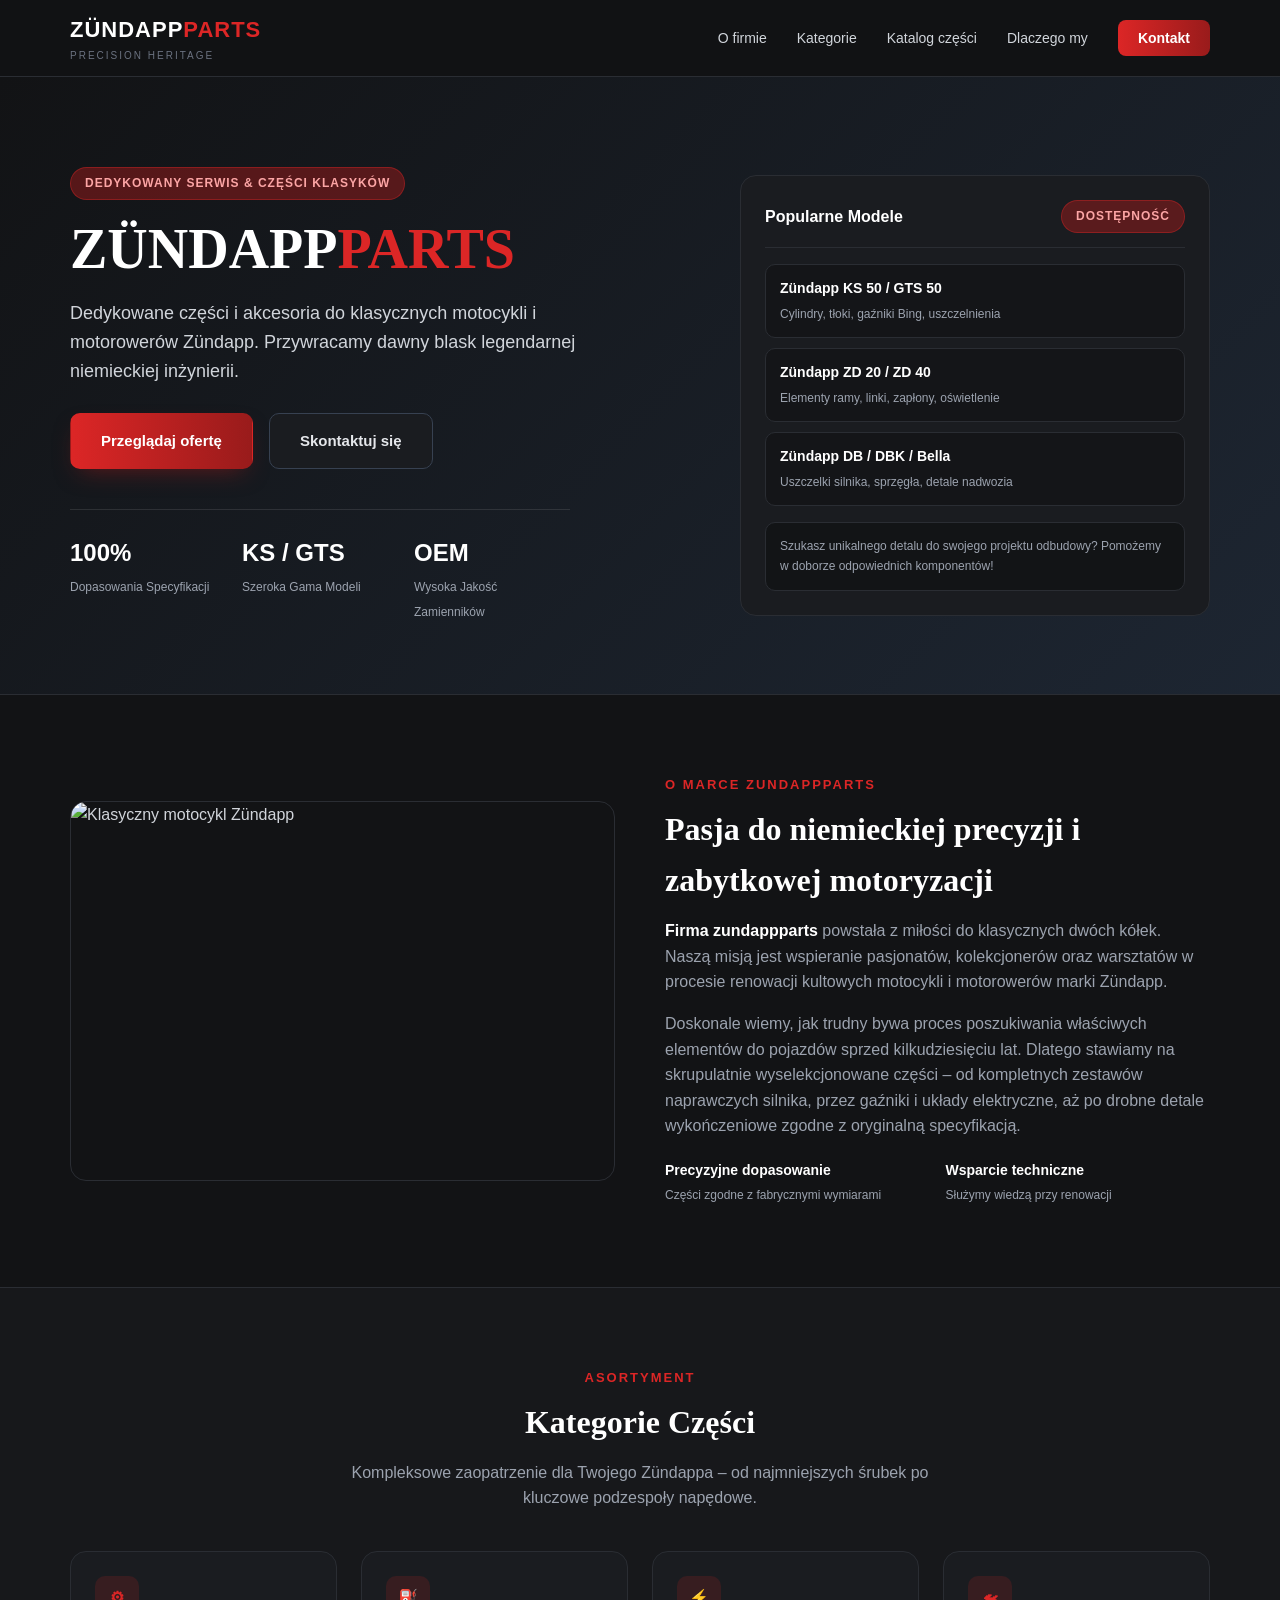
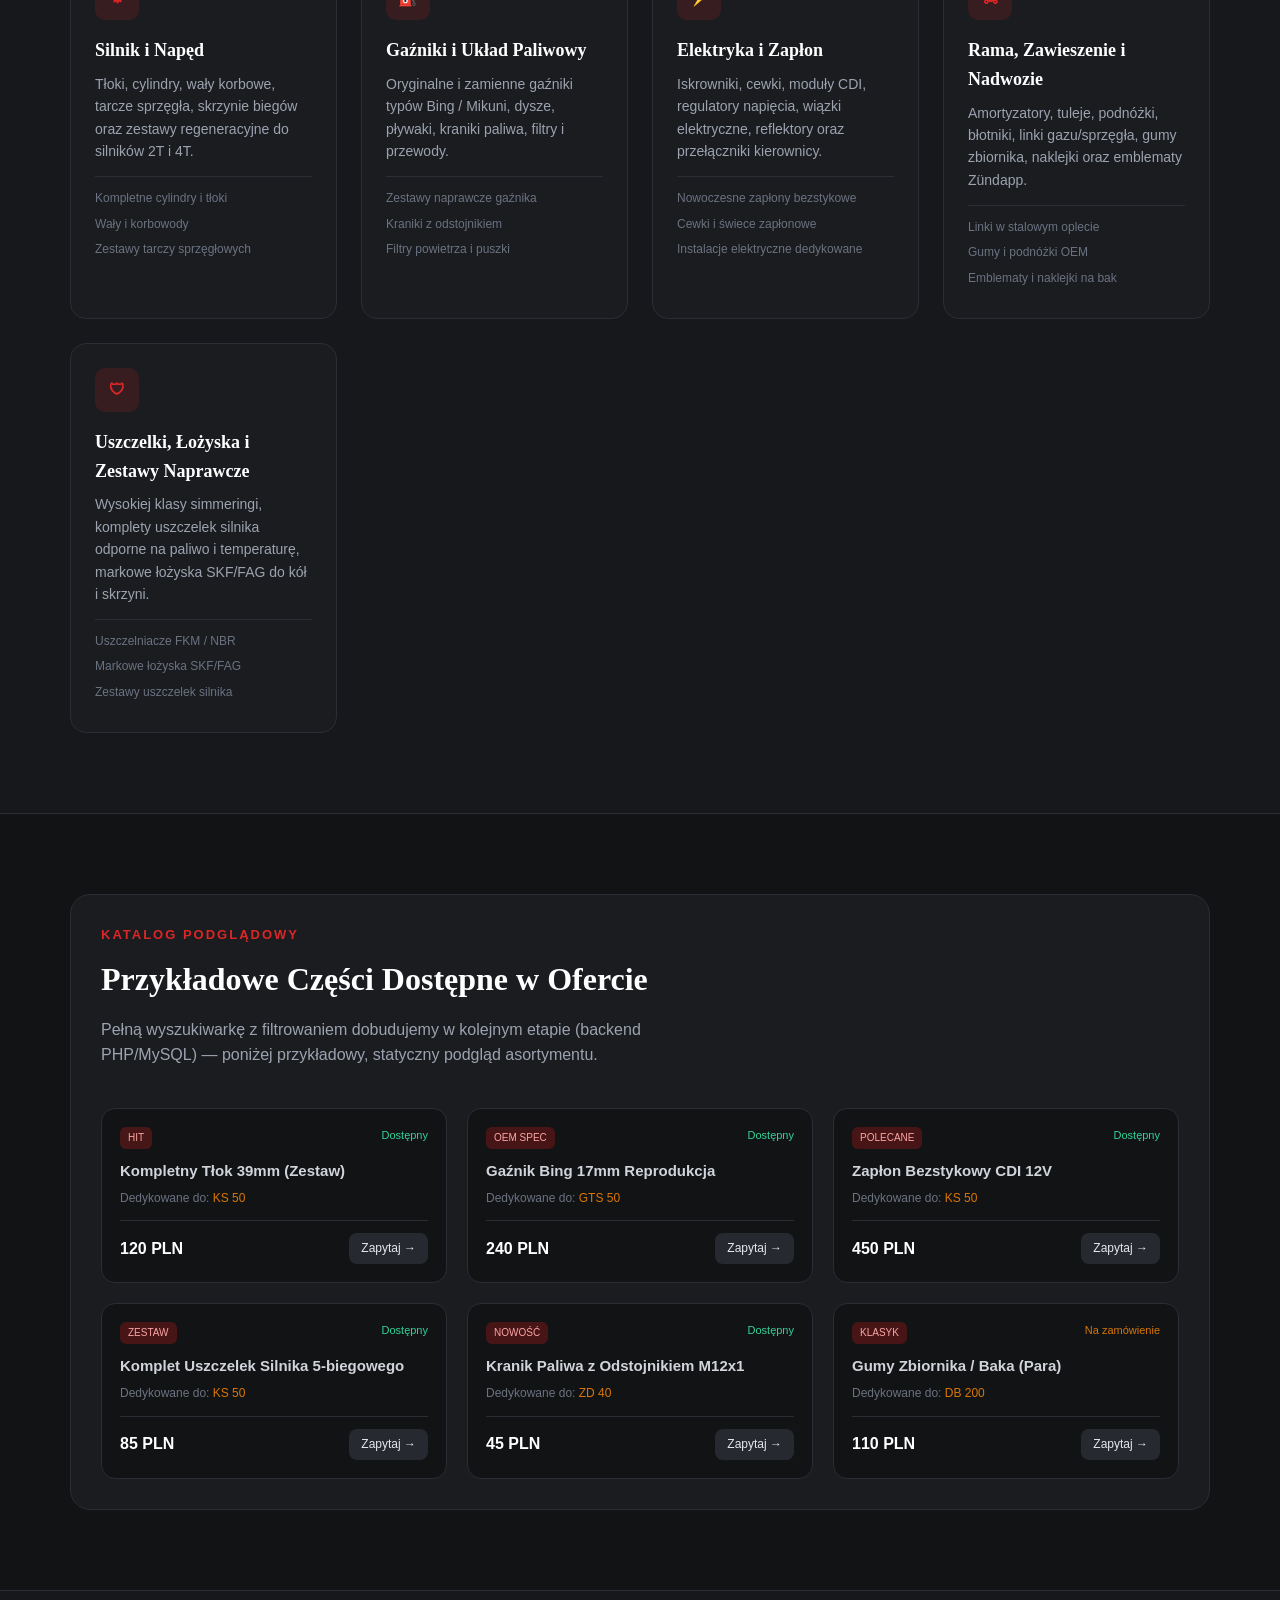
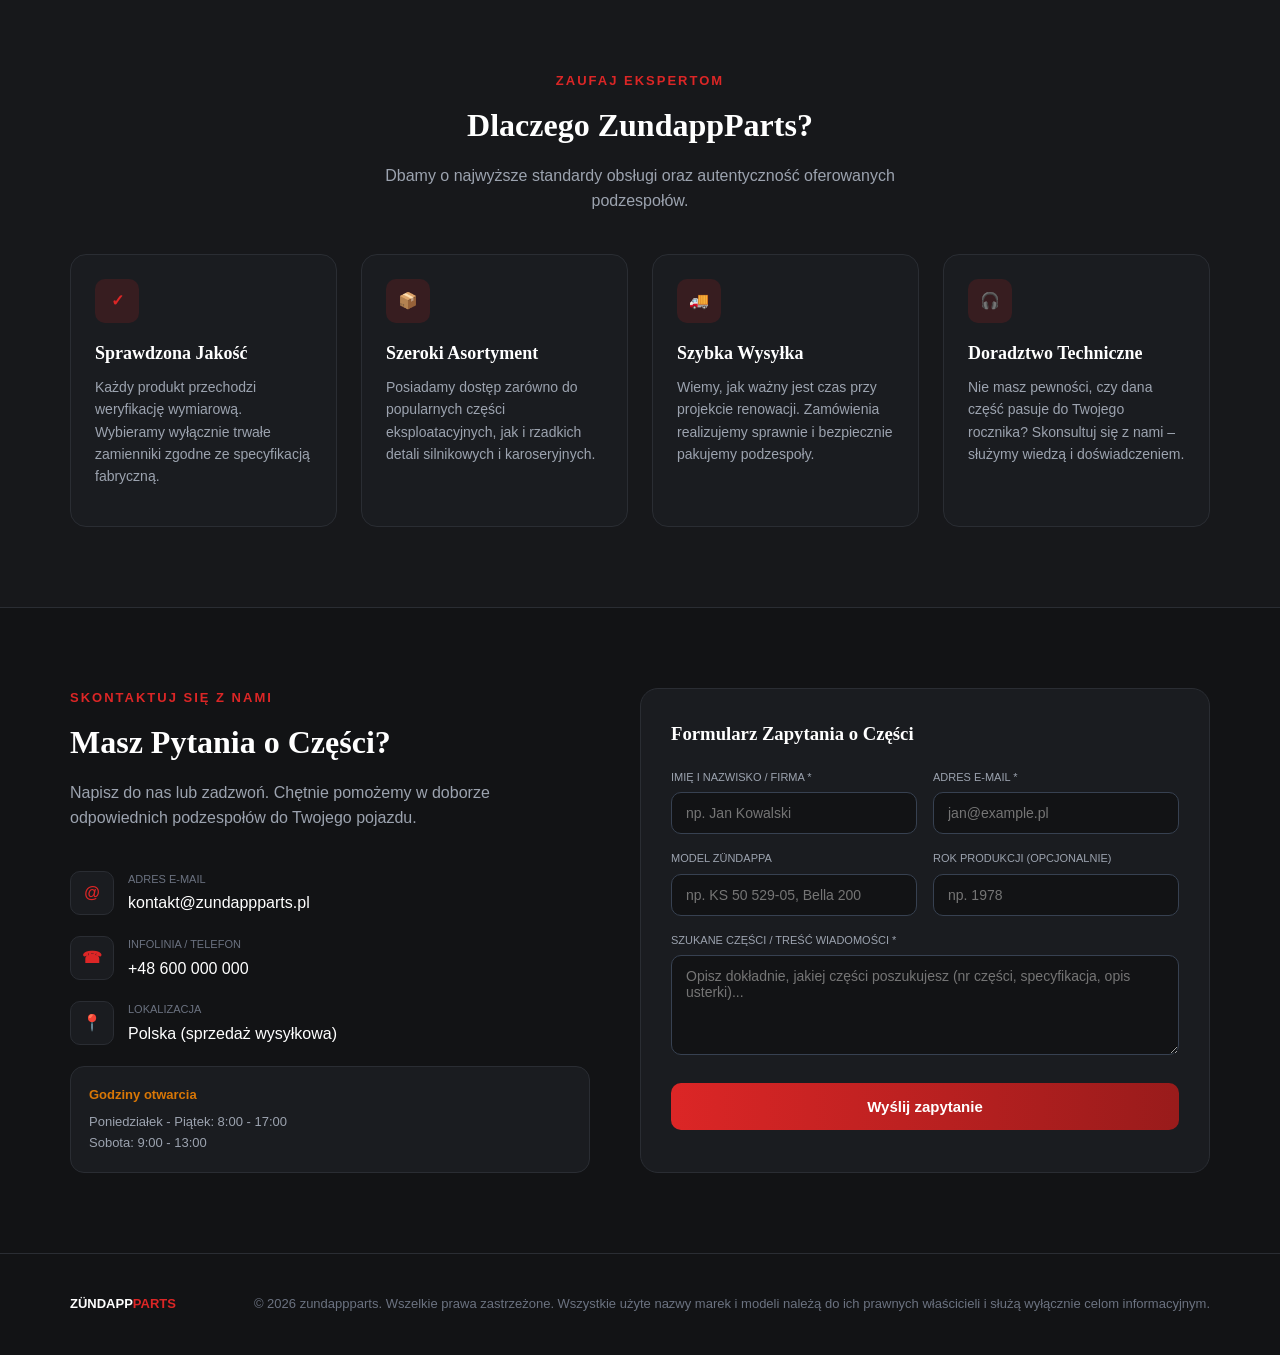
==== commit 37763038: "Rename index (2).html to index.html" ====
--- a/index.html
+++ b/index.html
@@ -1,766 +1,285 @@
 <!DOCTYPE html>
-<html lang="pl" class="scroll-smooth">
+<html lang="pl">
 <head>
-    <meta charset="UTF-8">
-    <meta name="viewport" content="width=device-width, initial-scale=1.0">
-    <title>ZundappParts - Dedykowane Części do Klasycznych Motocykli Zündapp</title>
-    <!-- Tailwind CSS -->
-    <script src="https://cdn.tailwindcss.com"></script>
-    <!-- FontAwesome Icons -->
-    <link rel="stylesheet" href="https://cdnjs.cloudflare.com/ajax/libs/font-awesome/6.4.0/css/all.min.css">
-    <!-- Google Fonts: Inter & Oswald -->
-    <link rel="preconnect" href="https://fonts.googleapis.com">
-    <link rel="preconnect" href="https://fonts.gstatic.com" crossorigin>
-    <link href="https://fonts.googleapis.com/css2?family=Inter:wght@300;400;500;600;700&family=Oswald:wght@500;600;700&display=swap" rel="stylesheet">
-
-    <script>
-        tailwind.config = {
-            theme: {
-                extend: {
-                    colors: {
-                        brand: {
-                            dark: '#121315',
-                            card: '#1a1c20',
-                            red: '#c026d3', // vibrant crimson highlight
-                            gold: '#d97706',
-                            crimson: '#991b1b',
-                            silver: '#9ca3af',
-                            metal: '#374151',
-                            accent: '#dc2626'
-                        }
-                    },
-                    fontFamily: {
-                        sans: ['Inter', 'sans-serif'],
-                        heading: ['Oswald', 'sans-serif']
-                    }
-                }
-            }
-        }
-    </script>
-    <style>
-        .hero-bg {
-            background: linear-gradient(135deg, rgba(18, 19, 21, 0.95) 0%, rgba(31, 41, 55, 0.85) 100%),
-                        url('https://swiatmotocykli.pl/wp-content/uploads/2022/01/Zundapp-K-500-1.jpg');
-            background-size: cover;
-            background-position: center;
-        }
-        .metallic-border {
-            border-image: linear-gradient(to bottom, #4b5563, #1f2937) 1;
-        }
-        .gold-gradient-text {
-            background: linear-gradient(135deg, #fef08a 0%, #d97706 100%);
-            -webkit-background-clip: text;
-            -webkit-text-fill-color: transparent;
-        }
-        .custom-scrollbar::-webkit-scrollbar {
-            width: 8px;
-        }
-        .custom-scrollbar::-webkit-scrollbar-track {
-            background: #121315;
-        }
-        .custom-scrollbar::-webkit-scrollbar-thumb {
-            background: #374151;
-            border-radius: 4px;
-        }
-        .custom-scrollbar::-webkit-scrollbar-thumb:hover {
-            background: #dc2626;
-        }
-    </style>
+<meta charset="UTF-8">
+<meta name="viewport" content="width=device-width, initial-scale=1.0">
+<title>ZundappParts - Dedykowane Części do Klasycznych Motocykli Zündapp</title>
+<link rel="stylesheet" href="style.css">
 </head>
-<body class="bg-brand-dark text-gray-200 font-sans antialiased custom-scrollbar">
-
-    <!-- Navigation Header -->
-    <header class="fixed top-0 left-0 right-0 z-50 bg-brand-dark/95 backdrop-blur-md border-b border-gray-800 transition-all duration-300" id="navbar">
-        <div class="max-w-7xl mx-auto px-4 sm:px-6 lg:px-8">
-            <div class="flex items-center justify-between h-20">
-                
-                <!-- Logo -->
-                <a href="#" class="flex items-center space-x-3 group">
-                    <div class="w-10 h-10 rounded-full bg-gradient-to-br from-red-600 to-red-900 flex items-center justify-center shadow-lg shadow-red-900/40 group-hover:scale-105 transition-transform duration-300 border border-red-500/30">
-                        <i class="fa-solid fa-gear text-amber-400 text-xl group-hover:rotate-45 transition-transform duration-500"></i>
-                    </div>
-                    <div class="flex flex-col">
-                        <span class="font-heading text-2xl font-bold tracking-wider text-white flex items-center">
-                            ZÜNDAPP<span class="text-red-500">PARTS</span>
-                        </span>
-                        <span class="text-[10px] text-gray-400 tracking-widest uppercase -mt-1 font-mono">Precision Heritage</span>
-                    </div>
-                </a>
-
-                <!-- Desktop Navigation -->
-                <nav class="hidden md:flex items-center space-x-8">
-                    <a href="#o-nas" class="text-sm font-medium text-gray-300 hover:text-white hover:text-red-500 transition-colors">O firmie</a>
-                    <a href="#kategorie" class="text-sm font-medium text-gray-300 hover:text-white hover:text-red-500 transition-colors">Kategorie</a>
-                    <a href="#wyszukiwarka" class="text-sm font-medium text-gray-300 hover:text-white hover:text-red-500 transition-colors">Katalog części</a>
-                    <a href="#dlaczego-my" class="text-sm font-medium text-gray-300 hover:text-white hover:text-red-500 transition-colors">Dlaczego my</a>
-                    <a href="#kontakt" class="px-5 py-2.5 rounded-lg bg-gradient-to-r from-red-600 to-red-700 text-white font-medium text-sm hover:from-red-500 hover:to-red-600 transition-all duration-300 shadow-lg shadow-red-900/30 border border-red-500/30">
-                        Kontakt
-                    </a>
-                </nav>
-
-                <!-- Mobile menu button -->
-                <button id="mobile-menu-btn" class="md:hidden text-gray-400 hover:text-white focus:outline-none p-2" aria-label="Menu">
-                    <i class="fa-solid fa-bars text-2xl" id="menu-icon"></i>
-                </button>
-            </div>
-        </div>
-
-        <!-- Mobile Navigation Drawer -->
-        <div id="mobile-menu" class="hidden md:hidden bg-brand-card border-b border-gray-800 px-4 pt-2 pb-6 space-y-3">
-            <a href="#o-nas" class="mobile-nav-link block py-2 text-base font-medium text-gray-300 hover:text-red-400">O firmie</a>
-            <a href="#kategorie" class="mobile-nav-link block py-2 text-base font-medium text-gray-300 hover:text-red-400">Kategorie</a>
-            <a href="#wyszukiwarka" class="mobile-nav-link block py-2 text-base font-medium text-gray-300 hover:text-red-400">Katalog części</a>
-            <a href="#dlaczego-my" class="mobile-nav-link block py-2 text-base font-medium text-gray-300 hover:text-red-400">Dlaczego my</a>
-            <a href="#kontakt" class="mobile-nav-link block py-2 text-base font-medium text-red-400 hover:text-red-300">Kontakt</a>
-        </div>
-    </header>
-
-    <!-- Hero Section -->
-    <section class="relative min-h-screen pt-28 pb-16 flex items-center justify-center hero-bg overflow-hidden border-b border-gray-800">
-        <!-- Overlay elements -->
-        <div class="absolute inset-0 bg-gradient-to-t from-brand-dark via-transparent to-transparent"></div>
-        
-        <div class="max-w-7xl mx-auto px-4 sm:px-6 lg:px-8 relative z-10 w-full">
-            <div class="grid lg:grid-cols-12 gap-12 items-center">
-                
-                <div class="lg:col-span-7 space-y-6 text-center lg:text-left">
-                    <div class="inline-flex items-center space-x-2 px-3 py-1.5 rounded-full bg-red-950/60 border border-red-800/40 text-red-400 text-xs sm:text-sm font-semibold tracking-wide uppercase">
-                        <span class="w-2 h-2 rounded-full bg-red-500 animate-pulse"></span>
-                        <span>Dedykowany Serwis & Części Klasyków</span>
-                    </div>
-
-                    <h1 class="font-heading text-4xl sm:text-6xl lg:text-7xl font-bold tracking-tight text-white leading-none">
-                        ZÜNDAPP<span class="text-red-600 block sm:inline">PARTS</span>
-                    </h1>
-
-                    <p class="text-lg sm:text-xl text-gray-300 font-light max-w-2xl mx-auto lg:mx-0 leading-relaxed">
-                        Dedykowane części i akcesoria do klasycznych motocykli i motorowerów Zündapp. Przywracamy dawny blask legendarnej niemieckiej inżynierii.
-                    </p>
-
-                    <!-- CTAs -->
-                    <div class="flex flex-col sm:flex-row items-center justify-center lg:justify-start gap-4 pt-4">
-                        <a href="#wyszukiwarka" class="w-full sm:w-auto px-8 py-4 rounded-xl bg-gradient-to-r from-red-600 via-red-700 to-red-800 text-white font-semibold text-center hover:from-red-500 hover:to-red-700 transition-all duration-300 shadow-xl shadow-red-950/50 border border-red-500/40 flex items-center justify-center space-x-3 group">
-                            <span>Przeglądaj ofertę</span>
-                            <i class="fa-solid fa-arrow-right text-sm group-hover:translate-x-1 transition-transform"></i>
-                        </a>
-                        <a href="#kontakt" class="w-full sm:w-auto px-8 py-4 rounded-xl bg-brand-card hover:bg-gray-800 text-gray-200 font-semibold text-center transition-all duration-300 border border-gray-700 hover:border-gray-500 flex items-center justify-center space-x-2">
-                            <i class="fa-solid fa-envelope text-red-500"></i>
-                            <span>Skontaktuj się</span>
-                        </a>
-                    </div>
-
-                    <!-- Quick highlights -->
-                    <div class="pt-8 border-t border-gray-800/80 grid grid-cols-3 gap-4 text-center lg:text-left">
-                        <div>
-                            <div class="font-heading text-2xl sm:text-3xl font-bold text-white">100%</div>
-                            <div class="text-xs sm:text-sm text-gray-400">Dopasowania Specyfikacji</div>
-                        </div>
-                        <div>
-                            <div class="font-heading text-2xl sm:text-3xl font-bold text-amber-500">KS / GTS</div>
-                            <div class="text-xs sm:text-sm text-gray-400">Szeroka Gama Modeli</div>
-                        </div>
-                        <div>
-                            <div class="font-heading text-2xl sm:text-3xl font-bold text-red-500">OEM</div>
-                            <div class="text-xs sm:text-sm text-gray-400">Wysoka Jakość Zamienników</div>
-                        </div>
-                    </div>
-                </div>
-
-                <!-- Hero Graphic Card -->
-                <div class="lg:col-span-5">
-                    <div class="relative mx-auto max-w-md lg:max-w-none">
-                        <div class="absolute -inset-1 rounded-2xl bg-gradient-to-r from-red-600 to-amber-600 opacity-30 blur-lg"></div>
-                        <div class="relative rounded-2xl bg-brand-card p-6 border border-gray-800 shadow-2xl space-y-6">
-                            <div class="flex items-center justify-between border-b border-gray-800 pb-4">
-                                <div class="flex items-center space-x-3">
-                                    <i class="fa-solid fa-screwdriver-wrench text-amber-500 text-xl"></i>
-                                    <span class="font-heading text-lg font-bold text-white tracking-wide">Popularne Modele</span>
-                                </div>
-                                <span class="text-xs text-red-400 bg-red-950/80 px-2.5 py-1 rounded-full border border-red-800/40">Dostępność części</span>
-                            </div>
-
-                            <div class="space-y-3">
-                                <div class="p-3 rounded-lg bg-brand-dark/70 border border-gray-800 flex justify-between items-center hover:border-gray-700 transition">
-                                    <div>
-                                        <div class="text-white font-medium">Zündapp KS 50 / GTS 50</div>
-                                        <div class="text-xs text-gray-400">Cylindry, tłoki, gaźniki Bing, uszczelnienia</div>
-                                    </div>
-                                    <i class="fa-solid fa-chevron-right text-gray-500 text-xs"></i>
-                                </div>
-                                <div class="p-3 rounded-lg bg-brand-dark/70 border border-gray-800 flex justify-between items-center hover:border-gray-700 transition">
-                                    <div>
-                                        <div class="text-white font-medium">Zündapp ZD 20 / ZD 40</div>
-                                        <div class="text-xs text-gray-400">Elementy ramy, linki, zapłony, oświetlenie</div>
-                                    </div>
-                                    <i class="fa-solid fa-chevron-right text-gray-500 text-xs"></i>
-                                </div>
-                                <div class="p-3 rounded-lg bg-brand-dark/70 border border-gray-800 flex justify-between items-center hover:border-gray-700 transition">
-                                    <div>
-                                        <div class="text-white font-medium">Zündapp DB / DBK / Bella</div>
-                                        <div class="text-xs text-gray-400">Uszczelki silnika, sprzęgła, detale nadwozia</div>
-                                    </div>
-                                    <i class="fa-solid fa-chevron-right text-gray-500 text-xs"></i>
-                                </div>
-                            </div>
-
-                            <div class="bg-gradient-to-r from-gray-900 to-brand-dark p-4 rounded-xl border border-gray-800 text-xs text-gray-400 flex items-center space-x-3">
-                                <i class="fa-solid fa-circle-info text-amber-500 text-lg flex-shrink-0"></i>
-                                <span>Szukasz unikalnego detalu do swojego projektu odbudowy? Pomożemy w doborze odpowiednich komponentów!</span>
-                            </div>
-                        </div>
-                    </div>
-                </div>
-
-            </div>
-        </div>
-    </section>
-
-    <!-- O nas / About Us -->
-    <section id="o-nas" class="py-20 bg-brand-dark relative">
-        <div class="max-w-7xl mx-auto px-4 sm:px-6 lg:px-8">
-            <div class="grid lg:grid-cols-2 gap-12 items-center">
-                
-                <div class="relative">
-                    <div class="relative rounded-2xl overflow-hidden border border-gray-800 shadow-2xl">
-                        <img src="https://images.unsplash.com/photo-1558981403-c5f9899a28bc?auto=format&fit=crop&q=80&w=800" alt="Klasyczny motocykl Zündapp" class="w-full h-[400px] object-cover filter contrast-125 brightness-90">
-                        <div class="absolute inset-0 bg-gradient-to-t from-brand-dark via-transparent to-transparent"></div>
-                        <div class="absolute bottom-6 left-6 right-6 p-4 rounded-xl bg-brand-card/90 backdrop-blur-md border border-gray-700">
-                            <p class="text-sm text-gray-300 italic">"Zündapp to nie tylko motocykl – to kawałek historii motoryzacji, który zasługuje na najlepsze podzespoły."</p>
-                        </div>
-                    </div>
-                </div>
-
-                <div class="space-y-6">
-                    <div class="inline-flex items-center space-x-2 text-red-500 font-semibold text-sm tracking-widest uppercase">
-                        <i class="fa-solid fa-compass"></i>
-                        <span>O marce ZundappParts</span>
-                    </div>
-
-                    <h2 class="font-heading text-3xl sm:text-4xl font-bold text-white">
-                        Pasja do niemieckiej precyzji i zabytkowej motoryzacji
-                    </h2>
-
-                    <p class="text-gray-300 leading-relaxed">
-                        Firma <strong class="text-white">zundappparts</strong> powstała z miłości do klasycznych dwóch kółek. Naszą misją jest wspieranie pasjonatów, kolekcjonerów oraz warsztatów w procesie renowacji kultowych motocykli i motorowerów marki Zündapp.
-                    </p>
-
-                    <p class="text-gray-400 leading-relaxed text-sm">
-                        Doskonale wiemy, jak trudny bywa proces poszukiwania właściwych elementów do pojazdów sprzed kilkudziesięciu lat. Dlatego stawiamy na skrupulatnie wyselekcjonowane części – od kompletnych zestawów naprawczych silnika, przez gaźniki i układy elektryczne, aż po drobne detale wykończeniowe zgodne z oryginalną specyfikacją.
-                    </p>
-
-                    <div class="grid sm:grid-cols-2 gap-4 pt-4">
-                        <div class="flex items-start space-x-3">
-                            <div class="p-2 rounded-lg bg-red-950/60 border border-red-800/40 text-red-400">
-                                <i class="fa-solid fa-check"></i>
-                            </div>
-                            <div>
-                                <h3 class="text-white font-medium text-sm">Precyzyjne dopasowanie</h3>
-                                <p class="text-xs text-gray-400">Części zgodne z fabrycznymi wymiarami</p>
-                            </div>
-                        </div>
-                        <div class="flex items-start space-x-3">
-                            <div class="p-2 rounded-lg bg-red-950/60 border border-red-800/40 text-red-400">
-                                <i class="fa-solid fa-wrench"></i>
-                            </div>
-                            <div>
-                                <h3 class="text-white font-medium text-sm">Wsparcie techniczne</h3>
-                                <p class="text-xs text-gray-400">Służymy wiedzą przy renowacji</p>
-                            </div>
-                        </div>
-                    </div>
-                </div>
-
-            </div>
-        </div>
-    </section>
-
-    <!-- Kategorie Części / Offer Categories -->
-    <section id="kategorie" class="py-20 bg-brand-card/50 border-y border-gray-800">
-        <div class="max-w-7xl mx-auto px-4 sm:px-6 lg:px-8">
-            <div class="text-center max-w-3xl mx-auto space-y-4 mb-16">
-                <span class="text-red-500 font-semibold text-sm tracking-widest uppercase">Asortyment</span>
-                <h2 class="font-heading text-3xl sm:text-5xl font-bold text-white">Kategorie Części</h2>
-                <p class="text-gray-400">Kompleksowe zaopatrzenie dla Twojego Zündappa – od najmniejszych śrubek po kluczowe podzespoły napędowe.</p>
-            </div>
-
-            <div class="grid sm:grid-cols-2 lg:grid-cols-3 gap-8">
-                
-                <!-- Kat 1 -->
-                <div class="bg-brand-card rounded-2xl p-6 border border-gray-800 hover:border-red-600/50 transition-all duration-300 group hover:-translate-y-1 shadow-lg">
-                    <div class="w-14 h-14 rounded-xl bg-gradient-to-br from-red-900/50 to-brand-dark border border-red-800/30 flex items-center justify-center text-red-500 mb-6 group-hover:scale-110 transition-transform">
-                        <i class="fa-solid fa-gears text-2xl"></i>
-                    </div>
-                    <h3 class="font-heading text-xl font-bold text-white mb-2 group-hover:text-red-400 transition-colors">Silnik i Napęd</h3>
-                    <p class="text-gray-400 text-sm mb-4 leading-relaxed">
-                        Tłoki, cylindry, wały korbowe, tarcze sprzęgła, skrzynie biegów oraz zestawy regeneracyjne do silników 2T i 4T.
-                    </p>
-                    <ul class="text-xs text-gray-500 space-y-1.5 border-t border-gray-800 pt-4 font-mono">
-                        <li><i class="fa-solid fa-angle-right text-red-500 mr-2"></i>Kompletne cylindry i tłoki</li>
-                        <li><i class="fa-solid fa-angle-right text-red-500 mr-2"></i>Wały i korbowody</li>
-                        <li><i class="fa-solid fa-angle-right text-red-500 mr-2"></i>Zestawy tarczy sprzęgłowych</li>
-                    </ul>
-                </div>
-
-                <!-- Kat 2 -->
-                <div class="bg-brand-card rounded-2xl p-6 border border-gray-800 hover:border-red-600/50 transition-all duration-300 group hover:-translate-y-1 shadow-lg">
-                    <div class="w-14 h-14 rounded-xl bg-gradient-to-br from-amber-900/50 to-brand-dark border border-amber-800/30 flex items-center justify-center text-amber-500 mb-6 group-hover:scale-110 transition-transform">
-                        <i class="fa-solid fa-gas-pump text-2xl"></i>
-                    </div>
-                    <h3 class="font-heading text-xl font-bold text-white mb-2 group-hover:text-amber-400 transition-colors">Gaźniki i Układ Paliwowy</h3>
-                    <p class="text-gray-400 text-sm mb-4 leading-relaxed">
-                        Oryginalne i zamienne gaźniki typów Bing / Mikuni, dysze, pływaki, kraniki paliwa, filtry i przewody.
-                    </p>
-                    <ul class="text-xs text-gray-500 space-y-1.5 border-t border-gray-800 pt-4 font-mono">
-                        <li><i class="fa-solid fa-angle-right text-amber-500 mr-2"></i>Zestawy naprawcze gaźnika</li>
-                        <li><i class="fa-solid fa-angle-right text-amber-500 mr-2"></i>Kraniki z odstojnikiem</li>
-                        <li><i class="fa-solid fa-angle-right text-amber-500 mr-2"></i>Filtry powietrza i puszki</li>
-                    </ul>
-                </div>
-
-                <!-- Kat 3 -->
-                <div class="bg-brand-card rounded-2xl p-6 border border-gray-800 hover:border-red-600/50 transition-all duration-300 group hover:-translate-y-1 shadow-lg">
-                    <div class="w-14 h-14 rounded-xl bg-gradient-to-br from-blue-900/50 to-brand-dark border border-blue-800/30 flex items-center justify-center text-blue-400 mb-6 group-hover:scale-110 transition-transform">
-                        <i class="fa-solid fa-bolt text-2xl"></i>
-                    </div>
-                    <h3 class="font-heading text-xl font-bold text-white mb-2 group-hover:text-blue-400 transition-colors">Elektryka i Zapłon</h3>
-                    <p class="text-gray-400 text-sm mb-4 leading-relaxed">
-                        Iskrowniki, cewki, moduły CDI, regulatory napięcia, wiązki elektryczne, reflektory oraz przełączniki kierownicy.
-                    </p>
-                    <ul class="text-xs text-gray-500 space-y-1.5 border-t border-gray-800 pt-4 font-mono">
-                        <li><i class="fa-solid fa-angle-right text-blue-400 mr-2"></i>Nowoczesne Zapłony Bezstykowe</li>
-                        <li><i class="fa-solid fa-angle-right text-blue-400 mr-2"></i>Cewki i świece zapłonowe</li>
-                        <li><i class="fa-solid fa-angle-right text-blue-400 mr-2"></i>Instalacje elektryczne dedykowane</li>
-                    </ul>
-                </div>
-
-                <!-- Kat 4 -->
-                <div class="bg-brand-card rounded-2xl p-6 border border-gray-800 hover:border-red-600/50 transition-all duration-300 group hover:-translate-y-1 shadow-lg">
-                    <div class="w-14 h-14 rounded-xl bg-gradient-to-br from-purple-900/50 to-brand-dark border border-purple-800/30 flex items-center justify-center text-purple-400 mb-6 group-hover:scale-110 transition-transform">
-                        <i class="fa-solid fa-motorcycle text-2xl"></i>
-                    </div>
-                    <h3 class="font-heading text-xl font-bold text-white mb-2 group-hover:text-purple-400 transition-colors">Rama, Zawieszenie i Nadwozie</h3>
-                    <p class="text-gray-400 text-sm mb-4 leading-relaxed">
-                        Amortyzatory, tuleje, podnóżki, błotniki, linki gazu/sprzęgła, gumy zbiornika, naklejki oraz emblematy Zündapp.
-                    </p>
-                    <ul class="text-xs text-gray-500 space-y-1.5 border-t border-gray-800 pt-4 font-mono">
-                        <li><i class="fa-solid fa-angle-right text-purple-400 mr-2"></i>Linki w stalowym oplecie</li>
-                        <li><i class="fa-solid fa-angle-right text-purple-400 mr-2"></i>Gumy i podnóżki OEM</li>
-                        <li><i class="fa-solid fa-angle-right text-purple-400 mr-2"></i>Emblematy i naklejki na bak</li>
-                    </ul>
-                </div>
-
-                <!-- Kat 5 -->
-                <div class="bg-brand-card rounded-2xl p-6 border border-gray-800 hover:border-red-600/50 transition-all duration-300 group hover:-translate-y-1 shadow-lg sm:col-span-2 lg:col-span-2">
-                    <div class="flex flex-col sm:flex-row items-start space-y-4 sm:space-y-0 sm:space-x-6">
-                        <div class="w-14 h-14 rounded-xl bg-gradient-to-br from-emerald-900/50 to-brand-dark border border-emerald-800/30 flex items-center justify-center text-emerald-400 flex-shrink-0">
-                            <i class="fa-solid fa-shield-halved text-2xl"></i>
-                        </div>
-                        <div class="space-y-2">
-                            <h3 class="font-heading text-xl font-bold text-white">Uszczelki, Łożyska i Zestawy Naprawcze</h3>
-                            <p class="text-gray-400 text-sm leading-relaxed">
-                                Wysokiej klasy simmering (uszczelniacze wału), komplety uszczelek silnika ze specjalnego materiału odpornego na paliwo i temperaturę, oraz markowe łożyska walcowe/paskowe do kół i skrzyni.
-                            </p>
-                            <div class="pt-2 flex flex-wrap gap-2">
-                                <span class="text-xs bg-emerald-950/60 border border-emerald-800/40 text-emerald-300 px-3 py-1 rounded-full">Uszczelniacze FKM / NBR</span>
-                                <span class="text-xs bg-emerald-950/60 border border-emerald-800/40 text-emerald-300 px-3 py-1 rounded-full">Markowe Łożyska SKF/FAG</span>
-                                <span class="text-xs bg-emerald-950/60 border border-emerald-800/40 text-emerald-300 px-3 py-1 rounded-full">Zestawy Uszczelek Silnika</span>
-                            </div>
-                        </div>
-                    </div>
-                </div>
-
-            </div>
-        </div>
-    </section>
-
-    <!-- Interaktywna Wyszukiwarka Części -->
-    <section id="wyszukiwarka" class="py-20 bg-brand-dark">
-        <div class="max-w-7xl mx-auto px-4 sm:px-6 lg:px-8">
-            <div class="bg-gradient-to-br from-brand-card via-brand-card to-gray-900 rounded-3xl p-6 sm:p-10 border border-gray-800 shadow-2xl space-y-8">
-                
-                <div class="flex flex-col lg:flex-row justify-between items-start lg:items-center gap-6 border-b border-gray-800 pb-8">
-                    <div>
-                        <span class="text-red-500 font-semibold text-sm tracking-widest uppercase">Katalog Podglądowy</span>
-                        <h2 class="font-heading text-3xl font-bold text-white mt-1">Wyszukaj Części do Swojego Zündappa</h2>
-                        <p class="text-gray-400 text-sm mt-1">Szybko sprawdź przykładowe dostępne części według kategorii i modelu pojazdu.</p>
-                    </div>
-
-                    <!-- Filter Controls -->
-                    <div class="w-full lg:w-auto flex flex-col sm:flex-row gap-3">
-                        <!-- Model Selector -->
-                        <div class="relative">
-                            <select id="model-filter" class="w-full sm:w-48 bg-brand-dark border border-gray-700 text-white text-sm rounded-xl px-4 py-3 appearance-none focus:outline-none focus:border-red-500 cursor-pointer">
-                                <option value="all">Wszystkie Modele</option>
-                                <option value="KS 50">Zündapp KS 50</option>
-                                <option value="GTS 50">Zündapp GTS 50</option>
-                                <option value="ZD 40">Zündapp ZD 40 / ZD 20</option>
-                                <option value="DB 200">Zündapp DB 200 / DBK</option>
-                                <option value="Bella">Zündapp Skuter Bella</option>
-                            </select>
-                            <i class="fa-solid fa-chevron-down absolute right-4 top-1/2 -translate-y-1/2 text-gray-400 pointer-events-none text-xs"></i>
-                        </div>
-
-                        <!-- Category Selector -->
-                        <div class="relative">
-                            <select id="category-filter" class="w-full sm:w-48 bg-brand-dark border border-gray-700 text-white text-sm rounded-xl px-4 py-3 appearance-none focus:outline-none focus:border-red-500 cursor-pointer">
-                                <option value="all">Wszystkie Kategorie</option>
-                                <option value="silnik">Silnik i Napęd</option>
-                                <option value="paliwo">Układ Paliwowy</option>
-                                <option value="elektryka">Elektryka</option>
-                                <option value="nadwozie">Rama & Nadwozie</option>
-                            </select>
-                            <i class="fa-solid fa-chevron-down absolute right-4 top-1/2 -translate-y-1/2 text-gray-400 pointer-events-none text-xs"></i>
-                        </div>
-                    </div>
-                </div>
-
-                <!-- Search Bar -->
-                <div class="relative">
-                    <i class="fa-solid fa-magnifying-glass absolute left-4 top-1/2 -translate-y-1/2 text-gray-500"></i>
-                    <input type="text" id="search-input" placeholder="Wpisz nazwę części (np. Tłok, Gaźnik Bing, Zapłon CDI, Uszczelki)..." class="w-full pl-11 pr-4 py-3.5 bg-brand-dark/80 border border-gray-700 rounded-xl text-white placeholder-gray-500 focus:outline-none focus:border-red-500 text-sm">
-                </div>
-
-                <!-- Results Grid -->
-                <div id="parts-grid" class="grid sm:grid-cols-2 lg:grid-cols-3 gap-6 pt-2">
-                    <!-- Dynamic Items render here -->
-                </div>
-
-                <!-- Empty State -->
-                <div id="no-results" class="hidden text-center py-12 space-y-3">
-                    <i class="fa-solid fa-box-open text-4xl text-gray-600"></i>
-                    <p class="text-gray-400">Brak wyników spełniających podane kryteria.</p>
-                    <p class="text-xs text-gray-500">Napisz do nas przez formularz kontaktowy – pomożemy sprowadzić szukaną część!</p>
-                </div>
-
-            </div>
-        </div>
-    </section>
-
-    <!-- Dlaczego ZundappParts? / Why Us -->
-    <section id="dlaczego-my" class="py-20 bg-brand-dark relative border-t border-gray-800">
-        <div class="max-w-7xl mx-auto px-4 sm:px-6 lg:px-8">
-            <div class="text-center max-w-3xl mx-auto space-y-4 mb-16">
-                <span class="text-red-500 font-semibold text-sm tracking-widest uppercase">Zaufaj Ekspertom</span>
-                <h2 class="font-heading text-3xl sm:text-5xl font-bold text-white">Dlaczego ZundappParts?</h2>
-                <p class="text-gray-400">Dbamy o najwyższe standardy obsługi oraz autentyczność oferowanych podzespołów.</p>
-            </div>
-
-            <div class="grid md:grid-cols-2 lg:grid-cols-4 gap-8">
-                
-                <div class="bg-brand-card p-6 rounded-2xl border border-gray-800 space-y-4 hover:border-gray-700 transition">
-                    <div class="w-12 h-12 rounded-xl bg-red-950/60 border border-red-800/40 flex items-center justify-center text-red-500">
-                        <i class="fa-solid fa-square-check text-xl"></i>
-                    </div>
-                    <h3 class="font-heading text-lg font-bold text-white">Sprawdzona Jakość</h3>
-                    <p class="text-gray-400 text-sm leading-relaxed">
-                        Każdy produkt przechodzi weryfikację wymiarową. Wybieramy wyłącznie trwałe zamienniki i elementy zgodne ze specyfikacją fabryczną.
-                    </p>
-                </div>
-
-                <div class="bg-brand-card p-6 rounded-2xl border border-gray-800 space-y-4 hover:border-gray-700 transition">
-                    <div class="w-12 h-12 rounded-xl bg-amber-950/60 border border-amber-800/40 flex items-center justify-center text-amber-500">
-                        <i class="fa-solid fa-boxes-packing text-xl"></i>
-                    </div>
-                    <h3 class="font-heading text-lg font-bold text-white">Szeroki Asortyment</h3>
-                    <p class="text-gray-400 text-sm leading-relaxed">
-                        Posiadamy dostęp zarówno do popularnych eksploatacyjnych części, jak i rzadkich detali silnikowych i karoseryjnych.
-                    </p>
-                </div>
-
-                <div class="bg-brand-card p-6 rounded-2xl border border-gray-800 space-y-4 hover:border-gray-700 transition">
-                    <div class="w-12 h-12 rounded-xl bg-blue-950/60 border border-blue-800/40 flex items-center justify-center text-blue-400">
-                        <i class="fa-solid fa-truck-fast text-xl"></i>
-                    </div>
-                    <h3 class="font-heading text-lg font-bold text-white">Szybka Wysyłka</h3>
-                    <p class="text-gray-400 text-sm leading-relaxed">
-                        Wiemy, jak ważny jest czas przy projekcie renowacji. Zamówienia realizujemy sprawnie i bezpiecznie pakujemy podzespoły.
-                    </p>
-                </div>
-
-                <div class="bg-brand-card p-6 rounded-2xl border border-gray-800 space-y-4 hover:border-gray-700 transition">
-                    <div class="w-12 h-12 rounded-xl bg-purple-950/60 border border-purple-800/40 flex items-center justify-center text-purple-400">
-                        <i class="fa-solid fa-headset text-xl"></i>
-                    </div>
-                    <h3 class="font-heading text-lg font-bold text-white">Doradztwo Techniczne</h3>
-                    <p class="text-gray-400 text-sm leading-relaxed">
-                        Nie masz pewności, czy dana część pasuje do Twojego rocznika? Skonsultuj się z nami – służymy wiedzą i doświadczeniem.
-                    </p>
-                </div>
-
-            </div>
-        </div>
-    </section>
-
-    <!-- Kontakt & Formularz Zapytania / Contact -->
-    <section id="kontakt" class="py-20 bg-brand-card/30 border-t border-gray-800 relative">
-        <div class="max-w-7xl mx-auto px-4 sm:px-6 lg:px-8">
-            <div class="grid lg:grid-cols-12 gap-12">
-                
-                <!-- Info Column -->
-                <div class="lg:col-span-5 space-y-8">
-                    <div>
-                        <span class="text-red-500 font-semibold text-sm tracking-widest uppercase">Skontaktuj się z nami</span>
-                        <h2 class="font-heading text-3xl sm:text-4xl font-bold text-white mt-1">Masz Pytania o Części?</h2>
-                        <p class="text-gray-400 text-sm mt-3 leading-relaxed">
-                            Napisz do nas lub zadzwoń. Chętnie pomożemy w doborze odpowiednich podzespołów do Twojego pojazdu.
-                        </p>
-                    </div>
-
-                    <div class="space-y-6">
-                        <div class="flex items-start space-x-4">
-                            <div class="w-12 h-12 rounded-xl bg-brand-card border border-gray-800 flex items-center justify-center text-red-500 flex-shrink-0">
-                                <i class="fa-solid fa-envelope text-lg"></i>
-                            </div>
-                            <div>
-                                <div class="text-xs text-gray-500 uppercase tracking-wider font-semibold">Adres E-mail</div>
-                                <a href="mailto:kontakt@zundappparts.pl" class="text-white font-medium hover:text-red-400 transition">kontakt@zundappparts.pl</a>
-                            </div>
-                        </div>
-
-                        <div class="flex items-start space-x-4">
-                            <div class="w-12 h-12 rounded-xl bg-brand-card border border-gray-800 flex items-center justify-center text-amber-500 flex-shrink-0">
-                                <i class="fa-solid fa-phone text-lg"></i>
-                            </div>
-                            <div>
-                                <div class="text-xs text-gray-500 uppercase tracking-wider font-semibold">Infolinia / Telefon</div>
-                                <a href="tel:+48600000000" class="text-white font-medium hover:text-amber-400 transition">+48 600 000 000</a>
-                            </div>
-                        </div>
-
-                        <div class="flex items-start space-x-4">
-                            <div class="w-12 h-12 rounded-xl bg-brand-card border border-gray-800 flex items-center justify-center text-blue-400 flex-shrink-0">
-                                <i class="fa-solid fa-location-dot text-lg"></i>
-                            </div>
-                            <div>
-                                <div class="text-xs text-gray-500 uppercase tracking-wider font-semibold">Lokalizacja</div>
-                                <div class="text-white font-medium">Polska (Sprzedaż wysyłkowa)</div>
-                            </div>
-                        </div>
-                    </div>
-
-                    <div class="p-6 rounded-2xl bg-gradient-to-br from-brand-card to-gray-900 border border-gray-800 space-y-2">
-                        <div class="flex items-center space-x-2 text-amber-400 font-semibold text-sm">
-                            <i class="fa-solid fa-clock"></i>
-                            <span>Godziny Otwarcia</span>
-                        </div>
-                        <p class="text-xs text-gray-400">Poniedziałek - Piątek: 8:00 - 17:00</p>
-                        <p class="text-xs text-gray-400">Sobota: 9:00 - 13:00</p>
-                    </div>
-                </div>
-
-                <!-- Contact Form -->
-                <div class="lg:col-span-7">
-                    <div class="bg-brand-card p-6 sm:p-10 rounded-3xl border border-gray-800 shadow-xl relative">
-                        <h3 class="font-heading text-2xl font-bold text-white mb-6">Formularz Zapytania o Części</h3>
-
-                        <!-- Success Alert Message Box -->
-                        <div id="form-alert" class="hidden mb-6 p-4 rounded-xl bg-emerald-950/80 border border-emerald-800/60 text-emerald-300 text-sm flex items-start space-x-3">
-                            <i class="fa-solid fa-circle-check text-lg mt-0.5"></i>
-                            <div>
-                                <span class="font-semibold block">Dziękujemy za zapytanie!</span>
-                                <span>Wiadomość została wysłana. Odpowiemy najszybciej jak to możliwe z wyceną i dostępnością.</span>
-                            </div>
-                        </div>
-
-                        <form id="contact-form" class="space-y-4">
-                            <div class="grid sm:grid-cols-2 gap-4">
-                                <div>
-                                    <label class="block text-xs font-medium text-gray-400 uppercase tracking-wider mb-2">Imię i Nazwisko / Firma *</label>
-                                    <input type="text" required placeholder="np. Jan Kowalski" class="w-full px-4 py-3 bg-brand-dark border border-gray-700 rounded-xl text-white placeholder-gray-600 focus:outline-none focus:border-red-500 text-sm">
-                                </div>
-                                <div>
-                                    <label class="block text-xs font-medium text-gray-400 uppercase tracking-wider mb-2">Adres E-mail *</label>
-                                    <input type="email" required placeholder="jan@example.pl" class="w-full px-4 py-3 bg-brand-dark border border-gray-700 rounded-xl text-white placeholder-gray-600 focus:outline-none focus:border-red-500 text-sm">
-                                </div>
-                            </div>
-
-                            <div class="grid sm:grid-cols-2 gap-4">
-                                <div>
-                                    <label class="block text-xs font-medium text-gray-400 uppercase tracking-wider mb-2">Model Zündappa</label>
-                                    <input type="text" placeholder="np. KS 50 529-05, Bella 200" class="w-full px-4 py-3 bg-brand-dark border border-gray-700 rounded-xl text-white placeholder-gray-600 focus:outline-none focus:border-red-500 text-sm">
-                                </div>
-                                <div>
-                                    <label class="block text-xs font-medium text-gray-400 uppercase tracking-wider mb-2">Rok Produkcji (Opcjonalnie)</label>
-                                    <input type="text" placeholder="np. 1978" class="w-full px-4 py-3 bg-brand-dark border border-gray-700 rounded-xl text-white placeholder-gray-600 focus:outline-none focus:border-red-500 text-sm">
-                                </div>
-                            </div>
-
-                            <div>
-                                <label class="block text-xs font-medium text-gray-400 uppercase tracking-wider mb-2">Szukane części / Treść wiadomości *</label>
-                                <textarea required rows="4" placeholder="Opisz dokładnie, jakiej części poszukujesz (nr części, specyfikacja, opis usterki)..." class="w-full px-4 py-3 bg-brand-dark border border-gray-700 rounded-xl text-white placeholder-gray-600 focus:outline-none focus:border-red-500 text-sm resize-none"></textarea>
-                            </div>
-
-                            <button type="submit" class="w-full py-4 rounded-xl bg-gradient-to-r from-red-600 to-red-800 text-white font-semibold hover:from-red-500 hover:to-red-700 transition shadow-lg shadow-red-950/40 border border-red-500/30 flex items-center justify-center space-x-2">
-                                <i class="fa-solid fa-paper-plane"></i>
-                                <span>Wyślij Zapytanie</span>
-                            </button>
-                        </form>
-                    </div>
-                </div>
-
-            </div>
-        </div>
-    </section>
-
-    <!-- Footer -->
-    <footer class="bg-brand-dark border-t border-gray-800 py-12 text-sm text-gray-400">
-        <div class="max-w-7xl mx-auto px-4 sm:px-6 lg:px-8">
-            <div class="flex flex-col md:flex-row justify-between items-center gap-6">
-                
-                <!-- Logo & Brand -->
-                <div class="flex items-center space-x-3">
-                    <div class="w-8 h-8 rounded-full bg-red-600 flex items-center justify-center text-white">
-                        <i class="fa-solid fa-gear text-sm"></i>
-                    </div>
-                    <span class="font-heading text-xl font-bold tracking-wider text-white">
-                        ZÜNDAPP<span class="text-red-500">PARTS</span>
-                    </span>
-                </div>
-
-                <!-- Copyright -->
-                <div class="text-center text-xs text-gray-500">
-                    &copy; 2026 zundappparts. Wszelkie prawa zastrzeżone. Wszystkie użyte nazwy marek i modeli należą do ich prawnych właścicieli i służą wyłącznie celom informacyjnym.
-                </div>
-
-                <!-- Social Icons -->
-                <div class="flex items-center space-x-4">
-                    <a href="#" class="w-9 h-9 rounded-full bg-brand-card border border-gray-800 flex items-center justify-center text-gray-400 hover:text-white hover:border-red-500 transition">
-                        <i class="fa-brands fa-facebook-f"></i>
-                    </a>
-                    <a href="#" class="w-9 h-9 rounded-full bg-brand-card border border-gray-800 flex items-center justify-center text-gray-400 hover:text-white hover:border-red-500 transition">
-                        <i class="fa-brands fa-instagram"></i>
-                    </a>
-                    <a href="#" class="w-9 h-9 rounded-full bg-brand-card border border-gray-800 flex items-center justify-center text-gray-400 hover:text-white hover:border-red-500 transition">
-                        <i class="fa-brands fa-youtube"></i>
-                    </a>
-                </div>
-
-            </div>
-        </div>
-    </footer>
-
-    <!-- JavaScript Section -->
-    <script>
-        // Sample Mock Parts Data
-        const partsData = [
-            { id: 1, name: "Kompletny Tłok 39mm (Zestaw)", model: "KS 50", category: "silnik", price: "120 PLN", status: "Dostępny", badge: "Hit" },
-            { id: 2, name: "Gaźnik Bing 17mm Reprodukcja", model: "GTS 50", category: "paliwo", price: "240 PLN", status: "Dostępny", badge: "OEM Spec" },
-            { id: 3, name: "Zapłon Bezstykowy CDI 12V", model: "KS 50", category: "elektryka", price: "450 PLN", status: "Dostępny", badge: "Polecane" },
-            { id: 4, name: "Komplet Uszczelek Silnika 5-biegowego", model: "KS 50", category: "silnik", price: "85 PLN", status: "Dostępny", badge: "Zestaw" },
-            { id: 5, name: "Kranik Paliwa z Odstojnikiem M12x1", model: "ZD 40", category: "paliwo", price: "45 PLN", status: "Dostępny", badge: "Nowość" },
-            { id: 6, name: "Gumy Zbiornika / Baka (Para)", model: "DB 200", category: "nadwozie", price: "110 PLN", status: "Na zamówienie", badge: "Klasyk" },
-            { id: 7, name: "Tarcze Sprzęgła Korkowe (Komplet)", model: "GTS 50", category: "silnik", price: "95 PLN", status: "Dostępny", badge: "Jakość OEM" },
-            { id: 8, name: "Lampa Przód Reflektor Chrome", model: "Bella", category: "elektryka", price: "320 PLN", status: "Dostępny", badge: "Chrom" },
-            { id: 9, name: "Amortyzatory Tył Tył 300mm", model: "ZD 40", category: "nadwozie", price: "190 PLN", status: "Dostępny", badge: "Para" }
-        ];
-
-        // Mobile Menu Toggle Logic
-        const mobileMenuBtn = document.getElementById('mobile-menu-btn');
-        const mobileMenu = document.getElementById('mobile-menu');
-        const menuIcon = document.getElementById('menu-icon');
-
-        mobileMenuBtn.addEventListener('click', () => {
-            mobileMenu.classList.toggle('hidden');
-            if (mobileMenu.classList.contains('hidden')) {
-                menuIcon.className = "fa-solid fa-bars text-2xl";
-            } else {
-                menuIcon.className = "fa-solid fa-xmark text-2xl";
-            }
-        });
-
-        // Close Mobile Menu on Nav Link Click
-        document.querySelectorAll('.mobile-nav-link').forEach(link => {
-            link.addEventListener('click', () => {
-                mobileMenu.classList.add('hidden');
-                menuIcon.className = "fa-solid fa-bars text-2xl";
-            });
-        });
-
-        // Search & Filter Logic
-        const modelFilter = document.getElementById('model-filter');
-        const categoryFilter = document.getElementById('category-filter');
-        const searchInput = document.getElementById('search-input');
-        const partsGrid = document.getElementById('parts-grid');
-        const noResults = document.getElementById('no-results');
-
-        function renderParts() {
-            const selectedModel = modelFilter.value;
-            const selectedCategory = categoryFilter.value;
-            const query = searchInput.value.toLowerCase().trim();
-
-            const filtered = partsData.filter(part => {
-                const matchModel = selectedModel === 'all' || part.model === selectedModel;
-                const matchCategory = selectedCategory === 'all' || part.category === selectedCategory;
-                const matchSearch = part.name.toLowerCase().includes(query) || part.model.toLowerCase().includes(query);
-
-                return matchModel && matchCategory && matchSearch;
-            });
-
-            partsGrid.innerHTML = '';
-
-            if (filtered.length === 0) {
-                noResults.classList.remove('hidden');
-            } else {
-                noResults.classList.add('hidden');
-                filtered.forEach(item => {
-                    const card = document.createElement('div');
-                    card.className = "bg-brand-dark p-5 rounded-2xl border border-gray-800 hover:border-red-600/40 transition flex flex-col justify-between space-y-4 shadow-md";
-                    
-                    card.innerHTML = `
-                        <div class="space-y-3">
-                            <div class="flex justify-between items-start">
-                                <span class="text-[10px] font-mono uppercase bg-red-950/80 text-red-400 px-2.5 py-0.5 rounded-md border border-red-800/40">${item.badge}</span>
-                                <span class="text-xs ${item.status === 'Dostępny' ? 'text-emerald-400' : 'text-amber-400'} flex items-center">
-                                    <span class="w-1.5 h-1.5 rounded-full ${item.status === 'Dostępny' ? 'bg-emerald-400' : 'bg-amber-400'} mr-1.5"></span>
-                                    ${item.status}
-                                </span>
-                            </div>
-                            <h4 class="font-heading font-bold text-white text-lg leading-snug">${item.name}</h4>
-                            <div class="text-xs text-gray-400 font-mono">Dedykowane do: <span class="text-amber-400 font-semibold">${item.model}</span></div>
-                        </div>
-
-                        <div class="pt-3 border-t border-gray-800/80 flex items-center justify-between">
-                            <div class="text-white font-bold font-mono text-base">${item.price}</div>
-                            <a href="#kontakt" class="px-3 py-1.5 rounded-lg bg-gray-800 hover:bg-red-600 text-gray-200 hover:text-white text-xs font-medium transition flex items-center space-x-1">
-                                <span>Zapytaj</span>
-                                <i class="fa-solid fa-angle-right text-[10px]"></i>
-                            </a>
-                        </div>
-                    `;
-                    partsGrid.appendChild(card);
-                });
-            }
-        }
-
-        // Attach Event Listeners
-        modelFilter.addEventListener('change', renderParts);
-        categoryFilter.addEventListener('change', renderParts);
-        searchInput.addEventListener('input', renderParts);
-
-        // Initial Catalog Render
-        renderParts();
-
-        // Contact Form Submission Mock
-        const contactForm = document.getElementById('contact-form');
-        const formAlert = document.getElementById('form-alert');
-
-        contactForm.addEventListener('submit', (e) => {
-            e.preventDefault();
-            
-            // Show alert box
-            formAlert.classList.remove('hidden');
-            
-            // Reset form
-            contactForm.reset();
-
-            // Smooth scroll to alert
-            formAlert.scrollIntoView({ behavior: 'smooth', block: 'center' });
-
-            // Hide alert after 8 seconds
-            setTimeout(() => {
-                formAlert.classList.add('hidden');
-            }, 8000);
-        });
-    </script>
+<body>
+
+<header>
+  <div class="container navbar">
+    <a href="#" class="logo">
+      ZÜNDAPP<span>PARTS</span>
+      <small>PRECISION HERITAGE</small>
+    </a>
+
+    <input type="checkbox" id="menu-toggle" class="menu-toggle">
+    <label for="menu-toggle" class="menu-toggle-label">&#9776;</label>
+
+    <nav>
+      <ul>
+        <li><a href="#o-nas">O firmie</a></li>
+        <li><a href="#kategorie">Kategorie</a></li>
+        <li><a href="#katalog">Katalog części</a></li>
+        <li><a href="#dlaczego-my">Dlaczego my</a></li>
+        <li><a href="#kontakt" class="nav-cta">Kontakt</a></li>
+      </ul>
+    </nav>
+  </div>
+</header>
+
+<!-- HERO -->
+<section class="hero">
+  <div class="container hero-grid">
+    <div class="hero-text">
+      <span class="badge">Dedykowany Serwis &amp; Części Klasyków</span>
+      <h1>ZÜNDAPP<span>PARTS</span></h1>
+      <p>Dedykowane części i akcesoria do klasycznych motocykli i motorowerów Zündapp. Przywracamy dawny blask legendarnej niemieckiej inżynierii.</p>
+      <div class="hero-cta">
+        <a href="#katalog" class="btn btn-primary">Przeglądaj ofertę</a>
+        <a href="#kontakt" class="btn btn-secondary">Skontaktuj się</a>
+      </div>
+      <div class="hero-stats">
+        <div><strong>100%</strong><span>Dopasowania Specyfikacji</span></div>
+        <div><strong>KS / GTS</strong><span>Szeroka Gama Modeli</span></div>
+        <div><strong>OEM</strong><span>Wysoka Jakość Zamienników</span></div>
+      </div>
+    </div>
+
+    <div class="hero-card">
+      <div class="hero-card-title">
+        <span>Popularne Modele</span>
+        <span class="badge" style="margin:0;">Dostępność</span>
+      </div>
+      <div class="hero-model">
+        <strong>Zündapp KS 50 / GTS 50</strong>
+        <span>Cylindry, tłoki, gaźniki Bing, uszczelnienia</span>
+      </div>
+      <div class="hero-model">
+        <strong>Zündapp ZD 20 / ZD 40</strong>
+        <span>Elementy ramy, linki, zapłony, oświetlenie</span>
+      </div>
+      <div class="hero-model">
+        <strong>Zündapp DB / DBK / Bella</strong>
+        <span>Uszczelki silnika, sprzęgła, detale nadwozia</span>
+      </div>
+      <div class="hero-note">Szukasz unikalnego detalu do swojego projektu odbudowy? Pomożemy w doborze odpowiednich komponentów!</div>
+    </div>
+  </div>
+</section>
+
+<!-- O NAS -->
+<section id="o-nas">
+  <div class="container about-grid">
+    <div class="about-img">
+      <img src="https://images.unsplash.com/photo-1558981403-c5f9899a28bc?auto=format&fit=crop&q=80&w=800" alt="Klasyczny motocykl Zündapp">
+    </div>
+    <div class="about-text">
+      <span class="section-label">O marce ZundappParts</span>
+      <h2 class="section-title">Pasja do niemieckiej precyzji i zabytkowej motoryzacji</h2>
+      <p><strong>Firma zundappparts</strong> powstała z miłości do klasycznych dwóch kółek. Naszą misją jest wspieranie pasjonatów, kolekcjonerów oraz warsztatów w procesie renowacji kultowych motocykli i motorowerów marki Zündapp.</p>
+      <p>Doskonale wiemy, jak trudny bywa proces poszukiwania właściwych elementów do pojazdów sprzed kilkudziesięciu lat. Dlatego stawiamy na skrupulatnie wyselekcjonowane części – od kompletnych zestawów naprawczych silnika, przez gaźniki i układy elektryczne, aż po drobne detale wykończeniowe zgodne z oryginalną specyfikacją.</p>
+      <div class="about-points">
+        <div class="about-point"><strong>Precyzyjne dopasowanie</strong><span>Części zgodne z fabrycznymi wymiarami</span></div>
+        <div class="about-point"><strong>Wsparcie techniczne</strong><span>Służymy wiedzą przy renowacji</span></div>
+      </div>
+    </div>
+  </div>
+</section>
+
+<!-- KATEGORIE -->
+<section id="kategorie" class="bg-alt">
+  <div class="container">
+    <div class="center" style="max-width:650px;">
+      <span class="section-label">Asortyment</span>
+      <h2 class="section-title">Kategorie Części</h2>
+      <p class="section-desc center">Kompleksowe zaopatrzenie dla Twojego Zündappa – od najmniejszych śrubek po kluczowe podzespoły napędowe.</p>
+    </div>
+    <div class="card-grid">
+      <div class="card">
+        <div class="card-icon">⚙</div>
+        <h3>Silnik i Napęd</h3>
+        <p>Tłoki, cylindry, wały korbowe, tarcze sprzęgła, skrzynie biegów oraz zestawy regeneracyjne do silników 2T i 4T.</p>
+        <ul><li>Kompletne cylindry i tłoki</li><li>Wały i korbowody</li><li>Zestawy tarczy sprzęgłowych</li></ul>
+      </div>
+      <div class="card">
+        <div class="card-icon">⛽</div>
+        <h3>Gaźniki i Układ Paliwowy</h3>
+        <p>Oryginalne i zamienne gaźniki typów Bing / Mikuni, dysze, pływaki, kraniki paliwa, filtry i przewody.</p>
+        <ul><li>Zestawy naprawcze gaźnika</li><li>Kraniki z odstojnikiem</li><li>Filtry powietrza i puszki</li></ul>
+      </div>
+      <div class="card">
+        <div class="card-icon">⚡</div>
+        <h3>Elektryka i Zapłon</h3>
+        <p>Iskrowniki, cewki, moduły CDI, regulatory napięcia, wiązki elektryczne, reflektory oraz przełączniki kierownicy.</p>
+        <ul><li>Nowoczesne zapłony bezstykowe</li><li>Cewki i świece zapłonowe</li><li>Instalacje elektryczne dedykowane</li></ul>
+      </div>
+      <div class="card">
+        <div class="card-icon">🏍</div>
+        <h3>Rama, Zawieszenie i Nadwozie</h3>
+        <p>Amortyzatory, tuleje, podnóżki, błotniki, linki gazu/sprzęgła, gumy zbiornika, naklejki oraz emblematy Zündapp.</p>
+        <ul><li>Linki w stalowym oplecie</li><li>Gumy i podnóżki OEM</li><li>Emblematy i naklejki na bak</li></ul>
+      </div>
+      <div class="card">
+        <div class="card-icon">🛡</div>
+        <h3>Uszczelki, Łożyska i Zestawy Naprawcze</h3>
+        <p>Wysokiej klasy simmeringi, komplety uszczelek silnika odporne na paliwo i temperaturę, markowe łożyska SKF/FAG do kół i skrzyni.</p>
+        <ul><li>Uszczelniacze FKM / NBR</li><li>Markowe łożyska SKF/FAG</li><li>Zestawy uszczelek silnika</li></ul>
+      </div>
+    </div>
+  </div>
+</section>
+
+<!-- KATALOG (statyczny, bez JS) -->
+<section id="katalog">
+  <div class="container">
+    <div class="parts-box">
+      <span class="section-label">Katalog Podglądowy</span>
+      <h2 class="section-title">Przykładowe Części Dostępne w Ofercie</h2>
+      <p class="section-desc">Pełną wyszukiwarkę z filtrowaniem dobudujemy w kolejnym etapie (backend PHP/MySQL) — poniżej przykładowy, statyczny podgląd asortymentu.</p>
+
+      <div class="parts-grid">
+        <div class="part-card">
+          <div class="part-top"><span class="part-badge">Hit</span><span class="part-status">Dostępny</span></div>
+          <h4>Kompletny Tłok 39mm (Zestaw)</h4>
+          <div class="part-model">Dedykowane do: <span>KS 50</span></div>
+          <div class="part-bottom"><span class="part-price">120 PLN</span><span class="part-ask">Zapytaj &rarr;</span></div>
+        </div>
+        <div class="part-card">
+          <div class="part-top"><span class="part-badge">OEM Spec</span><span class="part-status">Dostępny</span></div>
+          <h4>Gaźnik Bing 17mm Reprodukcja</h4>
+          <div class="part-model">Dedykowane do: <span>GTS 50</span></div>
+          <div class="part-bottom"><span class="part-price">240 PLN</span><span class="part-ask">Zapytaj &rarr;</span></div>
+        </div>
+        <div class="part-card">
+          <div class="part-top"><span class="part-badge">Polecane</span><span class="part-status">Dostępny</span></div>
+          <h4>Zapłon Bezstykowy CDI 12V</h4>
+          <div class="part-model">Dedykowane do: <span>KS 50</span></div>
+          <div class="part-bottom"><span class="part-price">450 PLN</span><span class="part-ask">Zapytaj &rarr;</span></div>
+        </div>
+        <div class="part-card">
+          <div class="part-top"><span class="part-badge">Zestaw</span><span class="part-status">Dostępny</span></div>
+          <h4>Komplet Uszczelek Silnika 5-biegowego</h4>
+          <div class="part-model">Dedykowane do: <span>KS 50</span></div>
+          <div class="part-bottom"><span class="part-price">85 PLN</span><span class="part-ask">Zapytaj &rarr;</span></div>
+        </div>
+        <div class="part-card">
+          <div class="part-top"><span class="part-badge">Nowość</span><span class="part-status">Dostępny</span></div>
+          <h4>Kranik Paliwa z Odstojnikiem M12x1</h4>
+          <div class="part-model">Dedykowane do: <span>ZD 40</span></div>
+          <div class="part-bottom"><span class="part-price">45 PLN</span><span class="part-ask">Zapytaj &rarr;</span></div>
+        </div>
+        <div class="part-card">
+          <div class="part-top"><span class="part-badge">Klasyk</span><span class="part-status order">Na zamówienie</span></div>
+          <h4>Gumy Zbiornika / Baka (Para)</h4>
+          <div class="part-model">Dedykowane do: <span>DB 200</span></div>
+          <div class="part-bottom"><span class="part-price">110 PLN</span><span class="part-ask">Zapytaj &rarr;</span></div>
+        </div>
+      </div>
+    </div>
+  </div>
+</section>
+
+<!-- DLACZEGO MY -->
+<section id="dlaczego-my" class="bg-alt">
+  <div class="container">
+    <div class="center" style="max-width:650px;">
+      <span class="section-label">Zaufaj Ekspertom</span>
+      <h2 class="section-title">Dlaczego ZundappParts?</h2>
+      <p class="section-desc center">Dbamy o najwyższe standardy obsługi oraz autentyczność oferowanych podzespołów.</p>
+    </div>
+    <div class="card-grid">
+      <div class="card">
+        <div class="card-icon">✓</div>
+        <h3>Sprawdzona Jakość</h3>
+        <p>Każdy produkt przechodzi weryfikację wymiarową. Wybieramy wyłącznie trwałe zamienniki zgodne ze specyfikacją fabryczną.</p>
+      </div>
+      <div class="card">
+        <div class="card-icon">📦</div>
+        <h3>Szeroki Asortyment</h3>
+        <p>Posiadamy dostęp zarówno do popularnych części eksploatacyjnych, jak i rzadkich detali silnikowych i karoseryjnych.</p>
+      </div>
+      <div class="card">
+        <div class="card-icon">🚚</div>
+        <h3>Szybka Wysyłka</h3>
+        <p>Wiemy, jak ważny jest czas przy projekcie renowacji. Zamówienia realizujemy sprawnie i bezpiecznie pakujemy podzespoły.</p>
+      </div>
+      <div class="card">
+        <div class="card-icon">🎧</div>
+        <h3>Doradztwo Techniczne</h3>
+        <p>Nie masz pewności, czy dana część pasuje do Twojego rocznika? Skonsultuj się z nami – służymy wiedzą i doświadczeniem.</p>
+      </div>
+    </div>
+  </div>
+</section>
+
+<!-- KONTAKT -->
+<section id="kontakt">
+  <div class="container contact-grid">
+    <div class="contact-info">
+      <span class="section-label">Skontaktuj się z nami</span>
+      <h2 class="section-title">Masz Pytania o Części?</h2>
+      <p class="section-desc">Napisz do nas lub zadzwoń. Chętnie pomożemy w doborze odpowiednich podzespołów do Twojego pojazdu.</p>
+
+      <div class="contact-item">
+        <div class="icon">@</div>
+        <div><div class="label">Adres e-mail</div><a class="value" href="mailto:kontakt@zundappparts.pl">kontakt@zundappparts.pl</a></div>
+      </div>
+      <div class="contact-item">
+        <div class="icon">☎</div>
+        <div><div class="label">Infolinia / telefon</div><a class="value" href="tel:+48600000000">+48 600 000 000</a></div>
+      </div>
+      <div class="contact-item">
+        <div class="icon">📍</div>
+        <div><div class="label">Lokalizacja</div><div class="value">Polska (sprzedaż wysyłkowa)</div></div>
+      </div>
+
+      <div class="hours-box">
+        <strong>Godziny otwarcia</strong>
+        Poniedziałek - Piątek: 8:00 - 17:00<br>
+        Sobota: 9:00 - 13:00
+      </div>
+    </div>
+
+    <div class="contact-form">
+      <h3>Formularz Zapytania o Części</h3>
+      <form>
+        <div class="form-row">
+          <div>
+            <label>Imię i nazwisko / firma *</label>
+            <input type="text" required placeholder="np. Jan Kowalski">
+          </div>
+          <div>
+            <label>Adres e-mail *</label>
+            <input type="email" required placeholder="jan@example.pl">
+          </div>
+        </div>
+        <div class="form-row">
+          <div>
+            <label>Model Zündappa</label>
+            <input type="text" placeholder="np. KS 50 529-05, Bella 200">
+          </div>
+          <div>
+            <label>Rok produkcji (opcjonalnie)</label>
+            <input type="text" placeholder="np. 1978">
+          </div>
+        </div>
+        <label>Szukane części / treść wiadomości *</label>
+        <textarea required placeholder="Opisz dokładnie, jakiej części poszukujesz (nr części, specyfikacja, opis usterki)..."></textarea>
+        <button type="submit">Wyślij zapytanie</button>
+      </form>
+    </div>
+  </div>
+</section>
+
+<footer>
+  <div class="container footer-flex">
+    <div class="footer-logo">ZÜNDAPP<span>PARTS</span></div>
+    <div>&copy; 2026 zundappparts. Wszelkie prawa zastrzeżone. Wszystkie użyte nazwy marek i modeli należą do ich prawnych właścicieli i służą wyłącznie celom informacyjnym.</div>
+  </div>
+</footer>
+
 </body>
 </html>
--- a/style.css
+++ b/style.css
@@ -0,0 +1,377 @@
+/* ===== Reset i zmienne ===== */
+* { margin: 0; padding: 0; box-sizing: border-box; }
+
+:root {
+  --dark: #121315;
+  --card: #1a1c20;
+  --red: #dc2626;
+  --red-dark: #991b1b;
+  --gold: #d97706;
+  --silver: #9ca3af;
+  --border: #2a2d33;
+}
+
+body {
+  font-family: 'Segoe UI', Arial, sans-serif;
+  background: var(--dark);
+  color: #d1d5db;
+  line-height: 1.6;
+}
+
+a { text-decoration: none; color: inherit; }
+ul { list-style: none; }
+img { max-width: 100%; display: block; }
+
+.container {
+  max-width: 1180px;
+  margin: 0 auto;
+  padding: 0 20px;
+}
+
+h1, h2, h3 { font-family: Georgia, 'Times New Roman', serif; color: #fff; }
+
+.section-label {
+  display: block;
+  color: var(--red);
+  font-weight: 700;
+  font-size: 13px;
+  letter-spacing: 2px;
+  text-transform: uppercase;
+  margin-bottom: 8px;
+}
+
+.section-title {
+  font-size: 32px;
+  margin-bottom: 12px;
+}
+
+.section-desc {
+  color: #9ca3af;
+  max-width: 600px;
+  margin-bottom: 40px;
+}
+
+.center { text-align: center; margin-left: auto; margin-right: auto; }
+
+/* ===== Header ===== */
+header {
+  position: sticky;
+  top: 0;
+  z-index: 50;
+  background: rgba(18,19,21,0.97);
+  border-bottom: 1px solid var(--border);
+}
+
+.navbar {
+  display: flex;
+  justify-content: space-between;
+  align-items: center;
+  height: 76px;
+}
+
+.logo {
+  font-size: 22px;
+  font-weight: 700;
+  letter-spacing: 1px;
+  color: #fff;
+}
+.logo span { color: var(--red); }
+.logo small {
+  display: block;
+  font-size: 10px;
+  letter-spacing: 2px;
+  color: #6b7280;
+  font-weight: 400;
+}
+
+nav ul {
+  display: flex;
+  align-items: center;
+  gap: 30px;
+}
+
+nav a {
+  font-size: 14px;
+  color: #d1d5db;
+}
+nav a:hover { color: var(--red); }
+
+.nav-cta {
+  background: linear-gradient(to right, var(--red), var(--red-dark));
+  padding: 10px 20px;
+  border-radius: 8px;
+  color: #fff !important;
+  font-weight: 600;
+}
+
+.menu-toggle { display: none; }
+.menu-toggle-label { display: none; }
+
+/* ===== Hero ===== */
+.hero {
+  background: linear-gradient(135deg, rgba(18,19,21,0.95) 0%, rgba(31,41,55,0.85) 100%),
+              url('https://swiatmotocykli.pl/wp-content/uploads/2022/01/Zundapp-K-500-1.jpg');
+  background-size: cover;
+  background-position: center;
+  border-bottom: 1px solid var(--border);
+  padding: 90px 0 70px;
+}
+
+.hero-grid {
+  display: flex;
+  flex-wrap: wrap;
+  gap: 50px;
+  align-items: center;
+}
+
+.hero-text { flex: 1 1 500px; }
+
+.badge {
+  display: inline-block;
+  background: rgba(153,27,27,0.5);
+  border: 1px solid rgba(220,38,38,0.4);
+  color: #fca5a5;
+  font-size: 12px;
+  font-weight: 700;
+  letter-spacing: 1px;
+  text-transform: uppercase;
+  padding: 6px 14px;
+  border-radius: 999px;
+  margin-bottom: 20px;
+}
+
+.hero-text h1 {
+  font-size: 56px;
+  line-height: 1.05;
+  margin-bottom: 20px;
+}
+.hero-text h1 span { color: var(--red); }
+
+.hero-text p {
+  font-size: 18px;
+  color: #d1d5db;
+  max-width: 550px;
+  margin-bottom: 28px;
+}
+
+.hero-cta { display: flex; flex-wrap: wrap; gap: 16px; margin-bottom: 40px; }
+
+.btn {
+  display: inline-block;
+  padding: 15px 30px;
+  border-radius: 10px;
+  font-weight: 600;
+  font-size: 15px;
+  border: 1px solid transparent;
+}
+.btn-primary {
+  background: linear-gradient(to right, var(--red), var(--red-dark));
+  color: #fff;
+  box-shadow: 0 10px 25px -10px rgba(153,27,27,0.6);
+}
+.btn-secondary {
+  background: var(--card);
+  color: #e5e7eb;
+  border-color: #374151;
+}
+
+.hero-stats {
+  display: grid;
+  grid-template-columns: repeat(3, 1fr);
+  gap: 16px;
+  border-top: 1px solid rgba(255,255,255,0.1);
+  padding-top: 24px;
+  max-width: 500px;
+}
+.hero-stats strong { display: block; font-size: 24px; color: #fff; }
+.hero-stats span { font-size: 12px; color: #9ca3af; }
+
+.hero-card {
+  flex: 1 1 350px;
+  background: var(--card);
+  border: 1px solid var(--border);
+  border-radius: 16px;
+  padding: 24px;
+}
+.hero-card-title {
+  display: flex;
+  justify-content: space-between;
+  align-items: center;
+  border-bottom: 1px solid var(--border);
+  padding-bottom: 14px;
+  margin-bottom: 16px;
+  color: #fff;
+  font-weight: 700;
+}
+.hero-model {
+  background: rgba(18,19,21,0.7);
+  border: 1px solid var(--border);
+  border-radius: 10px;
+  padding: 12px 14px;
+  margin-bottom: 10px;
+}
+.hero-model strong { color: #fff; display: block; font-size: 14px; }
+.hero-model span { font-size: 12px; color: #9ca3af; }
+.hero-note {
+  margin-top: 16px;
+  background: rgba(0,0,0,0.3);
+  border: 1px solid var(--border);
+  border-radius: 10px;
+  padding: 14px;
+  font-size: 12px;
+  color: #9ca3af;
+}
+
+/* ===== Sekcje ogólne ===== */
+section { padding: 80px 0; }
+.bg-alt { background: #17181b; border-top: 1px solid var(--border); border-bottom: 1px solid var(--border); }
+
+/* O nas */
+.about-grid { display: flex; flex-wrap: wrap; gap: 50px; align-items: center; }
+.about-img { flex: 1 1 400px; }
+.about-img img { border-radius: 16px; border: 1px solid var(--border); height: 380px; object-fit: cover; width: 100%; }
+.about-text { flex: 1 1 400px; }
+.about-text p { margin-bottom: 16px; color: #9ca3af; }
+.about-text p strong { color: #fff; }
+
+.about-points { display: grid; grid-template-columns: 1fr 1fr; gap: 16px; margin-top: 20px; }
+.about-point strong { display: block; color: #fff; font-size: 14px; }
+.about-point span { font-size: 12px; color: #9ca3af; }
+
+/* Kategorie / karty */
+.card-grid {
+  display: grid;
+  grid-template-columns: repeat(auto-fit, minmax(260px, 1fr));
+  gap: 24px;
+}
+
+.card {
+  background: var(--card);
+  border: 1px solid var(--border);
+  border-radius: 16px;
+  padding: 24px;
+}
+.card h3 { font-size: 18px; margin-bottom: 8px; }
+.card p { font-size: 14px; color: #9ca3af; margin-bottom: 14px; }
+.card ul { border-top: 1px solid var(--border); padding-top: 12px; font-size: 12px; color: #6b7280; }
+.card ul li { margin-bottom: 6px; }
+.card-icon {
+  width: 44px; height: 44px;
+  border-radius: 10px;
+  display: flex; align-items: center; justify-content: center;
+  background: rgba(220,38,38,0.15);
+  color: var(--red);
+  font-weight: 700;
+  margin-bottom: 16px;
+}
+
+/* Katalog części (statyczny) */
+.parts-box {
+  background: var(--card);
+  border: 1px solid var(--border);
+  border-radius: 20px;
+  padding: 30px;
+}
+.parts-grid {
+  display: grid;
+  grid-template-columns: repeat(auto-fit, minmax(260px, 1fr));
+  gap: 20px;
+  margin-top: 10px;
+}
+.part-card {
+  background: var(--dark);
+  border: 1px solid var(--border);
+  border-radius: 14px;
+  padding: 18px;
+  display: flex;
+  flex-direction: column;
+  justify-content: space-between;
+}
+.part-top { display: flex; justify-content: space-between; align-items: flex-start; margin-bottom: 10px; }
+.part-badge {
+  font-size: 10px;
+  text-transform: uppercase;
+  background: rgba(153,27,27,0.4);
+  color: #fca5a5;
+  padding: 3px 8px;
+  border-radius: 6px;
+}
+.part-status { font-size: 11px; color: #34d399; }
+.part-status.order { color: var(--gold); }
+.part-card h4 { font-size: 15px; margin-bottom: 6px; }
+.part-model { font-size: 12px; color: #6b7280; margin-bottom: 12px; }
+.part-model span { color: var(--gold); }
+.part-bottom {
+  border-top: 1px solid var(--border);
+  padding-top: 12px;
+  display: flex;
+  justify-content: space-between;
+  align-items: center;
+}
+.part-price { color: #fff; font-weight: 700; }
+.part-ask {
+  font-size: 12px;
+  background: #262a30;
+  padding: 6px 12px;
+  border-radius: 8px;
+  color: #e5e7eb;
+}
+
+/* Kontakt */
+.contact-grid { display: flex; flex-wrap: wrap; gap: 50px; }
+.contact-info { flex: 1 1 350px; }
+.contact-item { display: flex; gap: 14px; margin-bottom: 20px; }
+.contact-item .icon {
+  width: 44px; height: 44px; flex-shrink: 0;
+  background: var(--card); border: 1px solid var(--border); border-radius: 10px;
+  display: flex; align-items: center; justify-content: center; color: var(--red); font-weight: 700;
+}
+.contact-item .label { font-size: 11px; text-transform: uppercase; color: #6b7280; margin-bottom: 2px; }
+.contact-item .value { color: #fff; font-weight: 500; }
+.hours-box {
+  background: var(--card); border: 1px solid var(--border); border-radius: 14px; padding: 18px;
+  font-size: 13px; color: #9ca3af;
+}
+.hours-box strong { display: block; color: var(--gold); margin-bottom: 6px; }
+
+.contact-form { flex: 1 1 400px; background: var(--card); border: 1px solid var(--border); border-radius: 18px; padding: 30px; }
+.contact-form h3 { margin-bottom: 20px; }
+.form-row { display: grid; grid-template-columns: 1fr 1fr; gap: 16px; margin-bottom: 16px; }
+.contact-form label { display: block; font-size: 11px; text-transform: uppercase; color: #9ca3af; margin-bottom: 6px; }
+.contact-form input, .contact-form textarea {
+  width: 100%; padding: 12px 14px; background: var(--dark); border: 1px solid #374151;
+  border-radius: 10px; color: #fff; font-size: 14px; font-family: inherit;
+}
+.contact-form textarea { resize: vertical; min-height: 100px; margin-bottom: 20px; }
+.contact-form button {
+  width: 100%; padding: 15px; border: none; border-radius: 10px; cursor: pointer;
+  background: linear-gradient(to right, var(--red), var(--red-dark)); color: #fff; font-weight: 700; font-size: 15px;
+}
+
+/* Footer */
+footer { border-top: 1px solid var(--border); padding: 40px 0; font-size: 13px; color: #6b7280; }
+.footer-flex { display: flex; flex-wrap: wrap; justify-content: space-between; align-items: center; gap: 16px; }
+.footer-logo { color: #fff; font-weight: 700; }
+.footer-logo span { color: var(--red); }
+
+/* ===== Mobile ===== */
+@media (max-width: 820px) {
+  nav ul { display: none; }
+  .menu-toggle-label {
+    display: block; color: #fff; font-size: 26px; cursor: pointer; user-select: none;
+  }
+  .menu-toggle:checked ~ nav ul {
+    display: flex;
+    flex-direction: column;
+    position: absolute;
+    top: 76px; left: 0; right: 0;
+    background: var(--card);
+    border-bottom: 1px solid var(--border);
+    padding: 20px;
+    gap: 18px;
+  }
+  header { position: relative; }
+  .hero-text h1 { font-size: 40px; }
+  .form-row { grid-template-columns: 1fr; }
+  .about-points { grid-template-columns: 1fr; }
+}
